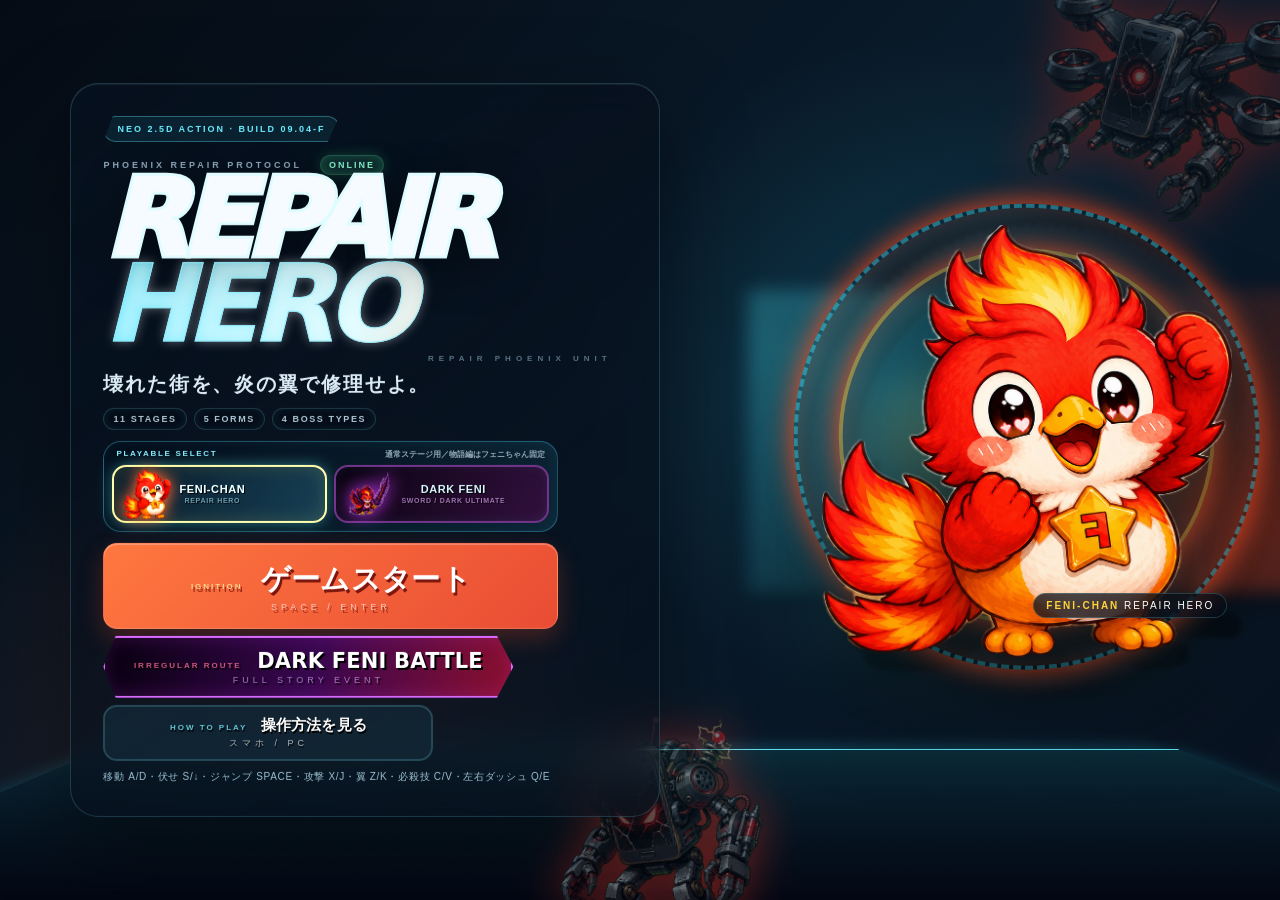
==== legacy.html @ 5ce4cca4 "Rebuild Repair Hero as native WebGL 3D" ====
<!doctype html>
<html lang="ja">
<head>
  <meta charset="utf-8">
  <meta name="viewport" content="width=device-width,initial-scale=1,maximum-scale=1,user-scalable=no,viewport-fit=cover">
  <meta name="theme-color" content="#07111f">
  <meta name="apple-mobile-web-app-capable" content="yes">
  <title>Repair Hero — スマホ修理商店街</title>
  <meta name="description" content="フェニちゃんがスマホ修理商店街を駆け抜ける2D横スクロールアクションゲーム">
  <link rel="stylesheet" href="style.css?v=20260904f">
</head>
<body>
  <main id="app">
    <canvas id="game" aria-label="Repair Hero ゲーム画面"></canvas>

    <header id="hud" class="hud hidden" aria-label="ゲーム情報">
      <div id="characterHud" class="character-hud"><span>PLAYER</span><b id="characterName">FENI-CHAN</b></div>
      <div class="hp"><span>HP</span><b id="hearts">♥ ♥ ♥</b></div>
      <div><span>COIN</span><b>● <i id="coins">00</i></b></div>
      <div><span>SCORE</span><b id="score">000000</b></div>
      <div><span>TIME</span><b id="timer">120</b></div>
      <div class="dash-meter"><span>DASH STAMINA</span><meter id="dashGauge" min="0" max="100" value="100">100%</meter></div>
      <div id="modeHud" class="mode-hud hidden"><span>ACTIVE TRANSFORM</span><b id="modeTimer">NORMAL</b><em id="shieldCount" class="shield-count hidden">SHIELD ×5</em><em id="specialStatus" class="special-status">ULTIMATE READY</em></div>
      <div id="oxygenHud" class="oxygen-hud hidden"><span>OXYGEN</span><meter id="oxygenGauge" min="0" max="100" value="100">100%</meter></div>
    </header>
    <aside id="bossHud" class="boss-hud hidden" aria-live="polite"><span>BOSS</span><b id="bossName">MEGA BUG TITAN</b><div class="boss-hp-track"><i id="bossHp"></i></div><small id="bossSpecialLabel">必殺技ゲージ</small><div class="boss-special-track"><i id="bossSpecial"></i></div><em id="goalLock">GOAL LOCKED</em></aside>
    <aside id="missionHud" class="mission-hud hidden" aria-live="polite">
      <span id="missionStage">STAGE 1-1</span><b id="missionName">スマホ修理商店街</b><small id="missionObjective">修復ポイントへ到達</small>
      <div class="mission-progress"><i id="missionProgress"></i></div>
    </aside>
    <aside id="comboHud" class="combo-hud hidden" aria-live="polite"><span id="comboRank">C</span><b><i id="comboCount">02</i> HIT</b><small>REPAIR FLOW</small></aside>
    <aside id="darkHeartHud" class="dark-heart-hud hidden" aria-live="polite" aria-label="燃えるハート復活ストック">
      <span>REVIVE STOCK</span><b><i aria-hidden="true">🔥❤️</i> × <strong id="darkHeartCount">00</strong> / 15</b><em id="darkHeartMax" class="hidden">MAX</em>
    </aside>

    <section id="title" class="screen title">
      <div class="title-scan" aria-hidden="true"></div>
      <div class="title-enemy title-enemy-left" aria-hidden="true"><img src="./enemy_phone_bot.png" alt="" decoding="async"></div>
      <div class="title-enemy title-enemy-right" aria-hidden="true"><img src="./enemy_battle_drone.png" alt="" decoding="async"></div>
      <div class="title-core">
        <div class="title-badge">NEO 2.5D ACTION · BUILD 09.04-F</div>
        <p class="title-overline"><span>PHOENIX REPAIR PROTOCOL</span><b>ONLINE</b></p>
        <h1><span>REPAIR</span><strong>HERO</strong></h1>
        <p class="title-tagline">壊れた街を、炎の翼で修理せよ。</p>
        <div class="title-status" aria-label="ゲーム内容"><span>11 STAGES</span><span>5 FORMS</span><span>4 BOSS TYPES</span></div>
        <section id="characterSelect" class="character-select" aria-label="プレイアブルキャラクター選択">
          <p><b>PLAYABLE SELECT</b><span>通常ステージ用／物語編はフェニちゃん固定</span></p>
          <div>
            <button id="selectFeni" class="character-card selected" data-character="feni" aria-pressed="true">
              <img src="./feni.png" alt="" decoding="async"><span><b>FENI-CHAN</b><small>REPAIR HERO</small></span>
            </button>
            <button id="selectDarkFeni" class="character-card dark" data-character="darkFeni" aria-pressed="false">
              <img src="./assets/dark-feni/dark_feni_playable_icon.webp" alt="" decoding="async"><span><b>DARK FENI</b><small>SWORD / DARK ULTIMATE</small></span>
            </button>
          </div>
        </section>
        <button id="start"><i>IGNITION</i> ゲームスタート <small>SPACE / ENTER</small></button>
        <button id="darkFeniStart" class="dark-feni-start"><i>IRREGULAR ROUTE</i> DARK FENI BATTLE <small>FULL STORY EVENT</small></button>
        <button id="tutorialOpen" class="tutorial-open"><i>HOW TO PLAY</i> 操作方法を見る <small>スマホ / PC</small></button>
        <p class="help">移動 A/D・伏せ S/↓・ジャンプ SPACE・攻撃 X/J・翼 Z/K・必殺技 C/V・左右ダッシュ Q/E</p>
      </div>
      <div class="title-feni"><i aria-hidden="true"></i><img src="./feni.png" alt="主人公 フェニちゃん" decoding="async"><span><b>FENI-CHAN</b> REPAIR HERO</span></div>
    </section>

    <section id="stageIntro" class="stage-intro hidden" aria-live="polite">
      <small id="stageIntroKicker">MISSION 01</small><strong id="stageIntroTitle">スマホ修理商店街</strong><span id="stageIntroObjective">修復ポイントへ到達</span>
    </section>

    <section id="controlsTutorial" class="tutorial-modal hidden" role="dialog" aria-modal="true" aria-labelledby="tutorialTitle">
      <div class="tutorial-card">
        <p class="tutorial-kicker">REPAIR HERO // CONTROL GUIDE</p>
        <h2 id="tutorialTitle">操作方法</h2>
        <div class="tutorial-grid">
          <article><h3>📱 スマホ</h3><p><b>◀ / ▶</b> 左右移動</p><p><b>⚡← / →⚡</b> 左右ダッシュ</p><p><b>⬆</b> ジャンプ（フェニちゃん2段／ダークフェニ3段）</p><p><b>⚔ / 👊</b> 剣攻撃・ラッシュ</p><p><b>🪽</b> 翼攻撃　<b>💥</b> 必殺技</p><p><b>▼</b> しゃがむ・足場を降りる・潜る</p></article>
          <article><h3>⌨️ PC</h3><p><b>A / D・← / →</b> 左右移動</p><p><b>Q / E</b> 左右ダッシュ</p><p><b>SPACE</b> ジャンプ（フェニちゃん2段／ダークフェニ3段）</p><p><b>X / J</b> 剣・パンチ</p><p><b>Z / K</b> 翼攻撃　<b>C / V</b> 必殺技</p><p><b>S / ↓</b> しゃがむ・足場を降りる</p></article>
        </div>
        <p class="tutorial-tip">TIP：敵弾は剣・翼・パンチで相殺できます。紫のワープゲートはボーナスステージへ、ジャングルのツタは▲でつかめます。</p>
        <button id="tutorialClose">わかった！</button>
      </div>
    </section>

    <section id="result" class="screen result hidden">
      <div>
        <p id="resultKicker">STAGE CLEAR!</p>
        <canvas id="resultFeni" class="result-feni" width="256" height="256" role="img" aria-label="ゴールポーズのフェニちゃん"></canvas>
        <h2 id="resultTitle">修理完了！</h2>
        <p id="resultStats"></p>
        <button id="next">NEXT</button>
        <button id="retry" class="secondary">RETRY</button>
        <button id="titleBack" class="secondary">TITLE</button>
      </div>
    </section>

    <div id="notice" class="notice" aria-live="polite">
      <canvas id="noticePortrait" class="notice-portrait" width="256" height="256" aria-hidden="true"></canvas>
      <span id="noticeText"></span>
    </div>
    <section id="irregularChoice" class="irregular-choice hidden" aria-label="IRREGULARルート選択">
      <div class="irregular-noise" aria-hidden="true"></div>
      <p>IRREGULAR</p>
      <button id="tryDarkFeni">Try…？</button>
    </section>
    <section id="storyCinematic" class="story-cinematic hidden" aria-hidden="true">
      <i class="story-cinematic-flame story-cinematic-flame-a"></i>
      <i class="story-cinematic-flame story-cinematic-flame-b"></i>
      <div class="story-cinematic-frame">
        <canvas id="storyPortrait" width="768" height="768" role="img" aria-label="会話中のキャラクター顔アップ"></canvas>
        <div class="story-cinematic-id"><small id="storyCinematicSpeaker">ダークフェニ</small><strong id="storyCinematicMood">SILENT ENCOUNTER</strong></div>
      </div>
    </section>
    <section id="storyDialogue" class="story-dialogue hidden" role="dialog" aria-live="assertive" aria-label="ストーリー会話">
      <div class="story-dialogue-card">
        <small id="storySpeaker">DARK FENI</small>
        <p id="storyLine"></p>
        <button id="storyTap" aria-label="次のセリフへ進む">TAP <i>▶</i></button>
      </div>
    </section>
    <div id="storyBanner" class="story-banner hidden" aria-live="assertive"><span>BATTLE START</span></div>
    <div id="storyFx" class="story-fx hidden" aria-hidden="true"><i></i><b></b><span></span></div>
    <div id="ultimateCutin" class="ultimate-cutin hidden" aria-live="assertive" aria-label="必殺技カットイン">
      <i class="cutin-slash cutin-slash-a" aria-hidden="true"></i>
      <i class="cutin-slash cutin-slash-b" aria-hidden="true"></i>
      <div class="ultimate-cutin-panel">
        <span id="ultimateCutinHeader">LIMIT BREAK // PHOENIX DRIVE</span>
        <canvas id="ultimateCutinPortrait" width="384" height="384" aria-hidden="true"></canvas>
        <img id="ultimateCutinImage" class="ultimate-cutin-image hidden" alt="" decoding="async">
        <div class="ultimate-cutin-copy"><small id="ultimateCutinMode">NORMAL MODE</small><strong id="ultimateCutinName">FIRE FEATHER STORM</strong><q id="ultimateCutinQuote" class="hidden"></q><em>EXECUTE</em></div>
      </div>
      <b class="cutin-impact" aria-hidden="true">ULTIMATE</b>
    </div>
    <div id="transformFlash" class="transform-flash" aria-hidden="true"></div>
    <button id="pause" class="pause hidden" aria-label="一時停止">Ⅱ</button>

    <nav id="touch" class="touch hidden" aria-label="タッチ操作">
      <div class="move-pad">
        <button data-input="dashLeft" class="dash" aria-label="左へダッシュ"><b>⚡←</b><small>左ダッシュ</small></button>
        <button data-input="dashRight" class="dash" aria-label="右へダッシュ"><b>→⚡</b><small>右ダッシュ</small></button>
        <button data-input="left" aria-label="左へ移動"><b>◀</b><small>ひだり</small></button>
        <button data-input="right" aria-label="右へ移動"><b>▶</b><small>みぎ</small></button>
        <button data-input="up" class="vertical-only direction-up" aria-label="上へ移動・ツタを登る"><b>▲</b><small>うえ／登る</small></button>
        <button data-input="down" class="drop-control direction-down" aria-label="伏せる・足場を降りる・下へ潜る"><b>▼</b><small>しゃがむ<br>降りる／潜る</small></button>
      </div>
      <div class="action-pad">
        <button id="specialAttack" data-input="special" class="special-control" aria-label="必殺技"><b>💥</b><small>ひっさつ</small></button>
        <button id="wingAttack" data-input="wing" class="wing-control" aria-label="翼を飛ばす攻撃"><b>🪽</b><small>つばさ攻撃</small></button>
        <button id="attack" data-input="attack" class="attack hidden"><b>⚔</b><small>剣攻撃</small></button>
        <button data-input="jump" class="jump"><b>⬆</b><small>ジャンプ</small></button>
      </div>
    </nav>
  </main>
  <script src="sound.js?v=20260824d"></script>
  <script src="game.js?v=20260904f"></script>
</body>
</html>
---- style.css ----
:root{--orange:#ff5a1f;--yellow:#ffd338;--navy:#102b46;--glass:rgba(9,27,45,.88)}
*{box-sizing:border-box;-webkit-tap-highlight-color:transparent}
html,body{width:100%;height:100%;height:100svh;margin:0;overflow:hidden;background:#102b46;color:#fff;font-family:"Arial Black","Noto Sans JP",sans-serif;touch-action:none;overscroll-behavior:none;user-select:none;-webkit-user-select:none;-webkit-touch-callout:none}
#app,#game,.screen,.touch,.touch button{touch-action:none}
button{border:0;color:inherit;font:inherit;cursor:pointer;touch-action:none}
#app,#game{position:fixed;inset:0;width:100%;height:100%;height:100svh}#game{display:block}.hidden{display:none!important}
.screen{position:fixed;z-index:20;inset:0;display:grid;place-content:center;text-align:center}
.title{--title-cyan:#47eaff;--title-fire:#ff4d1f;display:block;overflow:hidden;isolation:isolate;text-align:left;background:radial-gradient(circle at 72% 44%,#1d658a99 0 9%,transparent 31%),radial-gradient(circle at 70% 48%,#ff4b1c42,transparent 24%),linear-gradient(118deg,#020812 0 33%,#071d31 58%,#123f56 100%)}
.title:before{content:"";position:absolute;z-index:0;inset:0;background:linear-gradient(90deg,transparent 49.7%,#52eaff18 50%,transparent 50.3%),linear-gradient(0deg,transparent 49.7%,#52eaff12 50%,transparent 50.3%);background-size:82px 82px;transform:perspective(620px) rotateX(61deg) scale(1.45) translateY(33%);transform-origin:bottom;opacity:.55}
.title:after{content:"";position:absolute;z-index:1;left:-8%;right:-8%;bottom:-18%;height:50%;border-top:3px solid #5feeff;background:linear-gradient(180deg,#0b2c3af2,#020713 72%),repeating-linear-gradient(90deg,transparent 0 95px,#36deff20 96px 99px),repeating-linear-gradient(0deg,transparent 0 54px,#ffcf3526 55px 58px);transform:perspective(500px) rotateX(58deg);box-shadow:0 -10px 50px #23d9ff35}
.title-scan{position:absolute;z-index:2;inset:-25% 0 auto;height:18%;background:linear-gradient(180deg,transparent,#68f4ff12 45%,#bafcff88 49%,transparent 54%);animation:titleScan 3.4s linear infinite;pointer-events:none}
.title-core{position:absolute;z-index:5;left:5.5%;top:50%;width:min(650px,54vw);transform:translateY(-50%)}
.title-badge{display:inline-block;padding:6px 22px 6px 28px;border-left:5px solid #fff2a1;background:linear-gradient(90deg,#48eaff,#1a9fc4);clip-path:polygon(4% 0,100% 0,95% 100%,0 100%);color:#03131e;font:900 11px Arial;letter-spacing:3px;box-shadow:0 0 24px #39e6ff66}
.title-overline{display:flex;align-items:center;gap:18px;margin:13px 0 2px;color:#9befff;font:900 11px Arial;letter-spacing:4px}.title-overline b{padding:4px 9px;border:1px solid #7effac;color:#7effac;font-size:9px;letter-spacing:2px;box-shadow:inset 0 0 12px #38ff8438,0 0 14px #38ff8430}
.title h1{position:relative;margin:0;font-style:italic;line-height:.74;font-size:clamp(76px,13vw,174px);letter-spacing:-.075em;filter:drop-shadow(8px 12px 0 #01060d) drop-shadow(0 0 25px #25ddff38)}.title h1:after{content:"REPAIR PHOENIX UNIT";position:absolute;right:3%;bottom:-17px;color:#ffed94;font:900 8px Arial;letter-spacing:5px}.title h1 span,.title h1 strong{display:block}.title h1 span{-webkit-text-stroke:3px #dffcff;color:#18bad9}.title h1 strong{-webkit-text-stroke:3px #ffca72;color:#ff5a1f;text-shadow:0 0 12px #fff6}
.title-tagline{margin:25px 0 10px;color:#f3fbff;font-size:clamp(14px,1.55vw,22px);letter-spacing:.16em;text-shadow:0 2px 10px #000}
.title-status{display:flex;gap:7px;margin:0 0 11px}.title-status span{padding:5px 10px;border:1px solid #4fe8ff73;background:#06182bd9;color:#89efff;font:900 9px Arial;letter-spacing:1.6px;box-shadow:inset 0 0 10px #43dfff16}
.title-feni{position:absolute;z-index:4;right:3.8%;top:49%;width:clamp(250px,32vw,480px);transform:translateY(-50%);filter:drop-shadow(15px 20px 2px #0009)}.title-feni:before,.title-feni:after{content:"";position:absolute;z-index:-1;left:50%;top:49%;width:90%;aspect-ratio:1;transform:translate(-50%,-50%);border:4px solid #ffb3328a;border-radius:50%;box-shadow:0 0 28px #ff481c,inset 0 0 35px #ff491c42;animation:titleReactor 2.2s ease-in-out infinite}.title-feni:after{width:112%;border-color:#4deaff65;border-style:dashed;animation:titleReactorSpin 7s linear infinite}.title-feni>i{position:absolute;z-index:-2;inset:15% -18%;background:radial-gradient(ellipse,#ffdd5b73,transparent 48%),conic-gradient(from 20deg,transparent,#ff4a1f55,transparent,#48eaff4a,transparent);filter:blur(9px);animation:titleFlare 2.4s ease-in-out infinite}.title-feni img{display:block;width:100%;height:auto;animation:titleHero 1.35s ease-in-out infinite}.title-feni span{position:absolute;right:1%;bottom:9%;padding:6px 12px;border-right:4px solid #ffca32;background:#061524dc;color:#fff;font:10px Arial;letter-spacing:2px}.title-feni span b{color:#ffd338}
.title-enemy{position:absolute;z-index:2;pointer-events:none;opacity:.44;filter:drop-shadow(0 0 22px #ff321e) saturate(.9)}.title-enemy img{display:block;width:100%;height:auto}.title-enemy-left{left:41%;bottom:-8%;width:clamp(170px,21vw,310px);transform:rotate(-7deg)}.title-enemy-right{right:-3%;top:-5%;width:clamp(180px,23vw,340px);transform:rotate(10deg);filter:drop-shadow(0 0 24px #ff321e) brightness(.75)}
.title button,.result button{z-index:2;width:min(455px,80vw);margin:7px 0 0;padding:16px 22px;background:linear-gradient(100deg,#d42116,#ff5b1f 45%,#ffb12a);clip-path:polygon(3% 0,96% 0,100% 50%,96% 100%,3% 100%,0 50%);box-shadow:inset 0 3px #ffe7a8,0 0 26px #ff441c70;font-size:clamp(20px,2.4vw,29px);text-shadow:2px 3px #7c160f;transition:transform .15s,filter .15s}.title button i{margin-right:8px;color:#fff4a8;font:900 10px Arial;letter-spacing:2px}.title button small{display:block;margin-top:2px;font:9px Arial;letter-spacing:4px}.title .tutorial-open{width:min(330px,70vw);padding:9px 18px;border:2px solid #51eaff;background:linear-gradient(100deg,#071b30,#0c5770);clip-path:none;box-shadow:inset 0 0 18px #4deaff33,0 0 18px #3eeaff2b;font-size:15px;text-shadow:1px 2px #000}.title .tutorial-open i{color:#79f3ff}.title .help{max-width:600px;margin:9px 0 0;color:#9ac1d1;font:10px/1.45 Arial;letter-spacing:.7px}.title button:hover,.result button:hover{filter:brightness(1.2);transform:translateX(4px) scale(1.015)}
.tutorial-modal{position:fixed;z-index:40;inset:0;display:grid;place-items:center;padding:max(14px,env(safe-area-inset-top)) max(14px,env(safe-area-inset-right)) max(14px,env(safe-area-inset-bottom)) max(14px,env(safe-area-inset-left));background:#010712e8;backdrop-filter:blur(7px)}.tutorial-card{width:min(850px,96vw);max-height:94dvh;overflow:auto;padding:clamp(18px,3vw,34px);border:3px solid #50eaff;background:linear-gradient(145deg,#071528f5,#103d52f5);box-shadow:0 0 44px #36dcff66,inset 0 0 40px #47eaff16;text-align:left}.tutorial-kicker{margin:0;color:#ffd64a;font:900 10px Arial;letter-spacing:4px}.tutorial-card h2{margin:5px 0 16px;font-size:clamp(30px,5vw,55px);font-style:italic}.tutorial-grid{display:grid;grid-template-columns:repeat(2,minmax(0,1fr));gap:14px}.tutorial-grid article{padding:15px;border:1px solid #65eaff66;background:#030d1cb8}.tutorial-grid h3{margin:0 0 10px;color:#7ff3ff;font-size:20px}.tutorial-grid p{margin:8px 0;font:700 14px/1.45 Arial,"Noto Sans JP",sans-serif}.tutorial-grid b{display:inline-block;min-width:64px;color:#fff19a}.tutorial-tip{padding:10px 13px;border-left:4px solid #ff5b22;background:#ff68241c;color:#ffe9bd;font:700 12px/1.5 Arial,"Noto Sans JP",sans-serif}.tutorial-card>button{display:block;width:min(300px,80%);margin:16px auto 0;padding:12px;border:2px solid #fff39b;background:linear-gradient(100deg,#d92518,#ff6a21);box-shadow:0 0 20px #ff502d66;font-size:18px}
.hud{position:fixed;z-index:8;top:max(8px,env(safe-area-inset-top));left:12px;right:58px;display:flex;gap:clamp(8px,4vw,65px);align-items:start;pointer-events:none;text-shadow:2px 2px #000}.hud>div{min-width:90px;background:var(--glass);padding:5px 12px;border-left:4px solid #34d9ec;transform:skew(-5deg)}.hud span{display:block;font-size:9px;color:#6cecff;letter-spacing:2px}.hud b{font-size:clamp(13px,2vw,22px);font-style:normal}.hud i{font-style:normal}.hp b{color:#ff5b47;white-space:nowrap}.dash-meter{min-width:150px!important}.dash-meter meter{display:block;width:135px;height:17px;accent-color:#ffd338}
.pause{position:fixed;z-index:12;right:max(10px,env(safe-area-inset-right));top:max(9px,env(safe-area-inset-top));width:42px;height:42px;background:#0a2136cc;border:2px solid #69e5f3;border-radius:8px}
.notice{position:fixed;z-index:11;top:22%;left:6%;right:6%;margin:auto;text-align:center;white-space:pre-line;pointer-events:none;font-size:clamp(24px,5vw,60px);font-style:italic;color:#fff;text-shadow:4px 4px #e43b1e,7px 7px #061421;opacity:0}.notice span{display:block}.notice-portrait{display:none}.notice.show{animation:notice 1.6s ease forwards}.notice.speech{display:flex;align-items:center;justify-content:center;gap:clamp(12px,2vw,24px);top:12%;width:min(840px,92vw);min-height:128px;padding:14px 34px 16px 16px;border:5px solid #101d2e;border-radius:30px;background:linear-gradient(145deg,#fffdf4,#e8f8ff);color:#0c1b2d;text-shadow:none;font-size:clamp(22px,3.2vw,39px);font-weight:900;line-height:1.34;letter-spacing:.025em;font-style:normal;word-break:keep-all;overflow-wrap:anywhere;box-shadow:0 8px 0 #ff6b28,0 16px 38px #000b}.notice.speech span{text-wrap:balance}.notice.speech:after{content:"";position:absolute;left:25%;bottom:-30px;border:18px solid transparent;border-top-color:#101d2e;transform:rotate(8deg)}.notice.speech .notice-portrait{display:block;flex:0 0 auto;width:112px;height:112px;object-fit:contain;filter:drop-shadow(0 6px 5px #0004)}.notice.speech.show{animation:noticeSpeech 2.5s ease forwards}.notice.ultimate-speech{z-index:19;top:10%;border-color:#fff1a0;background:linear-gradient(135deg,#fff8d8,#fff,#dffaff);box-shadow:0 8px 0 #ff3f1c,0 0 36px #ff9a2d,0 18px 48px #000c;color:#121c31}.notice.ultimate-speech.show{animation:ultimateSpeech 1.18s ease forwards}.notice.ultimate-speech span:before{content:"ULTIMATE VOICE";display:block;margin-bottom:3px;color:#d83919;font:900 10px Arial;letter-spacing:4px}
.ultimate-cutin{--cutin-primary:#ff4b1f;--cutin-accent:#ffe45c;position:fixed;z-index:18;inset:0;display:grid;place-items:center;pointer-events:none;overflow:hidden;background:radial-gradient(circle at 32% 50%,var(--cutin-primary),transparent 27%),linear-gradient(108deg,#02050cf5 0 11%,var(--cutin-primary) 11% 15%,#071321f5 15% 84%,var(--cutin-accent) 84% 88%,#02050cf5 88%)}.ultimate-cutin:before{content:"";position:absolute;inset:-35%;background:repeating-linear-gradient(116deg,transparent 0 17px,#ffffff30 18px 21px,transparent 22px 37px);animation:cutinLines .2s linear infinite}.ultimate-cutin:after{content:"";position:absolute;inset:0;background:#fff;mix-blend-mode:screen;animation:cutinFlash .42s steps(2,end) both}.cutin-slash{--slash-angle:-11deg;position:absolute;z-index:1;left:-20vw;width:140vw;height:11vh;background:linear-gradient(90deg,transparent,var(--cutin-accent),#fff,var(--cutin-primary),transparent);box-shadow:0 0 42px var(--cutin-primary);transform:rotate(var(--slash-angle)) translateX(-120%);animation:cutinSlash .36s cubic-bezier(.12,.8,.2,1) both}.cutin-slash-a{top:21%}.cutin-slash-b{--slash-angle:8deg;bottom:18%;animation-delay:.055s}
.ultimate-cutin-panel{position:relative;z-index:3;width:min(1080px,98vw);height:min(350px,82vh);display:flex;align-items:center;justify-content:center;gap:clamp(4px,3vw,44px);transform:skew(-8deg);clip-path:polygon(3% 0,100% 0,97% 100%,0 100%);border-block:6px solid var(--cutin-accent);background:linear-gradient(96deg,#030912f5 0 31%,#10253af2 55%,#3d0b0de8);box-shadow:0 0 64px var(--cutin-primary),0 20px 55px #000e;animation:cutinEnter .34s cubic-bezier(.12,.9,.2,1) both}.ultimate-cutin-panel:after{content:"";position:absolute;inset:0;background:repeating-linear-gradient(0deg,transparent 0 8px,#ffffff0b 9px 10px);pointer-events:none}.ultimate-cutin-panel>span{position:absolute;z-index:4;top:11px;left:5%;padding-left:12px;border-left:4px solid var(--cutin-primary);color:var(--cutin-accent);font:900 clamp(9px,1.25vw,15px) Arial;letter-spacing:6px}.ultimate-cutin canvas{position:relative;z-index:2;width:min(345px,42vw);height:min(345px,42vw);transform:skew(8deg) scale(1.24) translateY(4%);filter:drop-shadow(0 0 20px #fff) drop-shadow(16px 18px 2px #000a);animation:cutinPortrait .36s cubic-bezier(.16,.82,.16,1) both}.ultimate-cutin-copy{position:relative;z-index:3;display:grid;max-width:54%;transform:skew(8deg);text-align:left}.ultimate-cutin-panel small{color:var(--cutin-primary);font:900 clamp(13px,1.9vw,23px) Arial;letter-spacing:5px;text-shadow:0 0 18px var(--cutin-primary)}.ultimate-cutin-panel strong{color:#fff;font:italic 900 clamp(32px,5.2vw,76px)/.86 Arial;letter-spacing:-.04em;text-shadow:4px 4px var(--cutin-primary),9px 9px #020710;overflow-wrap:anywhere}.ultimate-cutin-panel em{justify-self:end;margin-top:12px;padding:5px 16px;border:2px solid var(--cutin-accent);background:var(--cutin-primary);color:#fff;font:900 11px Arial;letter-spacing:5px;box-shadow:0 0 20px var(--cutin-primary)}.cutin-impact{position:absolute;z-index:2;right:-2%;bottom:-7%;color:#ffffff12;font:italic 900 clamp(100px,20vw,260px)/1 Arial;letter-spacing:-.08em;-webkit-text-stroke:2px #ffffff1b;animation:cutinImpact .36s ease-out both}.ultimate-cutin.battery{--cutin-primary:#39ef74;--cutin-accent:#d8ffe2}.ultimate-cutin.lcd{--cutin-primary:#35ddff;--cutin-accent:#d9fbff}.ultimate-cutin.muscle{--cutin-primary:#ff321d;--cutin-accent:#fff05a}.ultimate-cutin.king{--cutin-primary:#ffc52c;--cutin-accent:#fff8c4}
.mode-hud{border-left-color:#ffd338!important;min-width:190px!important;text-align:center}.mode-hud b{color:#fff}.mode-hud.battery{box-shadow:0 0 18px #52ff75}.mode-hud.lcd{box-shadow:0 0 18px #3eeaff}.mode-hud.king{box-shadow:0 0 22px #ffd338}
.shield-count{display:block;margin-top:3px;color:#9ff8ff;font:900 11px Arial;letter-spacing:1px;text-shadow:0 0 10px #39dfff}.shield-count.shield-one{color:#d9fbff}.shield-count.shield-zero{color:#ff8d80;text-shadow:0 0 10px #ff402b}
.special-status{display:block;margin-top:3px;color:#fff4a0;font:900 9px Arial;letter-spacing:1px;text-shadow:0 0 10px #ff7a20}.special-status.used{color:#a9b7c2;text-shadow:none}.special-status.cooldown{color:#ffbd7b}
.touch .special-control{white-space:pre-line;line-height:.9}
.mode-hud.muscle{background:#4b120ee8;border-left-color:#ffca28!important;box-shadow:0 0 28px #ff3c18}.mode-hud.muscle b{color:#ffe13b}
.transform-flash{position:fixed;z-index:9;inset:0;pointer-events:none;opacity:0;background:#fff}.transform-flash.battery{background:#7dff8c}.transform-flash.lcd{background:#67eaff}.transform-flash.king{background:#fff0a0}.transform-flash.muscle{background:radial-gradient(circle,#fff65b,#ff431d 45%,#170000)}.transform-flash.show{animation:transformFlash .42s ease-out}
.touch{position:fixed;z-index:10;inset:0;pointer-events:none}.touch div{position:absolute;bottom:max(18px,env(safe-area-inset-bottom));gap:clamp(6px,1vw,12px)}.move-pad{left:max(18px,env(safe-area-inset-left));display:grid!important;grid-template-columns:repeat(3,clamp(64px,8vw,88px));grid-template-rows:repeat(2,clamp(64px,8vw,88px));grid-template-areas:"dashLeft up dashRight" "left down right"}.move-pad [data-input="dashLeft"]{grid-area:dashLeft}.move-pad [data-input="dashRight"]{grid-area:dashRight}.move-pad [data-input="left"]{grid-area:left}.move-pad [data-input="right"]{grid-area:right}.move-pad [data-input="up"]{grid-area:up}.move-pad [data-input="down"]{grid-area:down}.action-pad{right:max(18px,env(safe-area-inset-right));display:flex;align-items:end}.touch button{pointer-events:auto;min-width:64px;width:clamp(64px,8vw,88px);height:clamp(64px,8vw,88px);border-radius:28%;border:3px solid #adf5ff99;background:#123c58ee;box-shadow:inset 0 0 18px #5eeaff33,0 3px 8px #0008;font-family:Arial,sans-serif;font-weight:900;font-size:28px}.touch button small{display:block;font-size:7px;line-height:.9;letter-spacing:.2px}.touch .jump{width:clamp(92px,11vw,122px);height:clamp(92px,11vw,122px);background:#ef4b20e8;font-size:17px}.touch .dash{background:#e8a51fe8;font-size:12px}.touch .drop-control{display:block;background:#175a70ed;border-color:#7ff5ff;font-size:22px}.touch .wing-control{background:#a92f19eb;border-color:#fff06a;color:#fff;font-size:20px;box-shadow:inset 0 0 20px #ffb13c88,0 0 14px #ff5a2366}.touch .wing-control.ready{animation:wingReady 1.1s ease-in-out infinite}.touch .wing-control.cooldown{filter:saturate(.45);opacity:.72}.touch .wing-control.pressed{background:#e65320ed;box-shadow:inset 0 0 25px #fff0a8aa,0 0 25px #ff7a2d}.touch .special-control{background:linear-gradient(145deg,#831719,#ff5a19);border-color:#fff39b;color:#fff;font-size:19px;box-shadow:inset 0 0 22px #ffdc5988,0 0 16px #ff3d1766}.touch .special-control.ready{animation:ultimateReady .82s ease-in-out infinite}.touch .special-control.cooldown,.touch .special-control.used{filter:grayscale(.55) saturate(.45);opacity:.68}.touch .special-control.battery{background:linear-gradient(145deg,#08663b,#3ddf68)}.touch .special-control.lcd{background:linear-gradient(145deg,#07588f,#28d9f0)}.touch .special-control.muscle{background:linear-gradient(145deg,#67110d,#ef3c1d)}.touch .special-control.king{background:linear-gradient(145deg,#6f4400,#e2ae1b);border-color:#fff8c4}.touch button.pressed{transform:scale(.92);filter:brightness(1.45)}
.result{background:#020c16df}.result>div{width:min(500px,90vw);padding:35px;background:linear-gradient(145deg,#133b54,#071a2a);border:3px solid #43dbec;box-shadow:0 0 40px #2fd8ef66}.result p:first-child{color:#ffd338;letter-spacing:7px}.result-feni{display:block;width:clamp(100px,20vh,170px);max-height:24vh;object-fit:contain;margin:0 auto;filter:drop-shadow(0 0 22px #ffd338) drop-shadow(6px 8px 2px #0008);animation:celebrate .7s ease-in-out infinite}.result h2{font-size:clamp(35px,7vw,72px);margin:10px}.result .secondary{display:inline-block;width:min(190px,38vw);margin-inline:4px;background:#17384d;font-size:18px;padding:12px}
@keyframes bob{50%{transform:translateY(-12px) rotate(3deg)}}@keyframes celebrate{50%{transform:translateY(-14px) rotate(5deg) scale(1.08)}}@keyframes notice{0%{opacity:0;transform:scale(1.6)}15%,70%{opacity:1;transform:scale(1)}100%{opacity:0;transform:translateY(-20px)}}@keyframes noticeSpeech{0%{opacity:0;transform:translateY(-25px) scale(.88)}10%,82%{opacity:1;transform:translateY(0) scale(1)}100%{opacity:0;transform:translateY(-15px) scale(.98)}}
@keyframes transformFlash{0%{opacity:.9}100%{opacity:0}}@keyframes wingReady{50%{box-shadow:inset 0 0 25px #fff0a899,0 0 22px #ff8a38}}@keyframes ultimateReady{50%{transform:translateY(-2px) scale(1.04);box-shadow:inset 0 0 30px #fff6aaad,0 0 28px #ff4a1f}}@keyframes titleScan{0%{transform:translateY(-20vh)}100%{transform:translateY(135vh)}}@keyframes titleHero{50%{transform:translateY(-9px) rotate(1.8deg) scale(1.015)}}@keyframes titleFlare{50%{opacity:.68;transform:scale(1.08) rotate(4deg)}}@keyframes titleReactor{50%{transform:translate(-50%,-50%) scale(1.055) rotate(5deg);opacity:.78}}@keyframes titleReactorSpin{to{transform:translate(-50%,-50%) rotate(360deg)}}@keyframes cutinEnter{0%{opacity:0;transform:translateX(-62%) skew(-8deg) scaleX(.72)}62%{opacity:1;transform:translateX(3%) skew(-8deg) scaleX(1.035)}100%{transform:translateX(0) skew(-8deg) scaleX(1)}}@keyframes cutinPortrait{0%{opacity:0;transform:skew(8deg) translateX(-38%) scale(.86)}100%{opacity:1;transform:skew(8deg) scale(1.24) translateY(4%)}}@keyframes cutinLines{to{transform:translateX(9%)}}@keyframes cutinSlash{0%{opacity:0;transform:rotate(var(--slash-angle)) translateX(-120%) scaleX(.4)}24%{opacity:1}100%{opacity:0;transform:rotate(var(--slash-angle)) translateX(115%) scaleX(1)}}@keyframes cutinFlash{0%{opacity:1}22%{opacity:.12}42%{opacity:.42}100%{opacity:0}}@keyframes cutinImpact{0%{opacity:0;transform:translateX(28%) scale(1.25)}100%{opacity:1;transform:none}}@keyframes ultimateSpeech{0%{opacity:0;transform:translateY(-16px) scale(.9)}12%,76%{opacity:1;transform:none}100%{opacity:0;transform:translateY(-8px)}}
@media(pointer:fine){.touch{display:none!important}}@media(max-width:720px){.title-feni{right:-3%;width:clamp(205px,42vw,300px)}.title-enemy{opacity:.28}.hud{gap:4px;right:52px;flex-wrap:wrap}.hud>div{min-width:0;padding:4px 7px}.hud span{letter-spacing:0}.title .help{max-width:90vw}.touch div{gap:6px}.touch button{min-width:58px;width:58px;height:58px}.touch .jump{width:80px;height:80px}.touch .dash{font-size:10px}}@media(max-height:520px){.title-core{left:4%;width:58vw}.title-badge{padding:4px 14px;font-size:8px;letter-spacing:2px}.title-overline{margin:7px 0 1px;font-size:8px}.title h1{font-size:clamp(58px,12vw,92px)}.title h1:after{display:none}.title-tagline{margin:15px 0 7px;font-size:12px}.title-status{display:none}.title-feni{top:49%;right:3%;width:min(31vw,270px)}.title button{width:min(370px,52vw);margin-top:4px;padding:10px;font-size:18px}.title .help{display:none}.touch div{bottom:max(8px,env(safe-area-inset-bottom))}.touch button{min-width:52px;width:52px;height:52px}.touch .jump{width:68px;height:68px}.hud>div{padding-block:2px}}
@media(max-width:600px){.action-pad{width:auto;height:auto}.action-pad .jump{position:static}}

@media(max-width:720px){.dash-meter{min-width:110px!important}.dash-meter meter{width:96px}}
@media(orientation:portrait){
  .hud{top:max(6px,env(safe-area-inset-top));left:max(6px,env(safe-area-inset-left));right:max(48px,env(safe-area-inset-right));gap:3px;display:grid;grid-template-columns:repeat(4,minmax(0,1fr))}
  .hud>div{min-width:0!important;padding:3px 5px;border-left-width:2px}.hud b{font-size:12px}.hud span{font-size:7px}.dash-meter{grid-column:1/3}.dash-meter meter{width:100%;height:12px}.mode-hud{grid-column:3/5}
  .touch div{bottom:max(12px,env(safe-area-inset-bottom));gap:5px}.move-pad{left:max(8px,env(safe-area-inset-left));grid-template-columns:repeat(3,55px);grid-template-rows:repeat(2,55px)}.action-pad{right:max(8px,env(safe-area-inset-right));width:auto;height:auto}
  .touch button{min-width:55px;width:55px;height:55px;border-width:2px}.touch .jump{min-width:76px;width:76px;height:76px;position:static!important}.touch .dash{font-size:9px}
  .notice{top:18%;font-size:clamp(22px,8vw,42px)}
  .title-core{left:5%;top:max(28px,calc(env(safe-area-inset-top) + 18px));width:90%;transform:none;text-align:center}.title-badge{padding:5px 14px;font-size:8px;letter-spacing:1.5px}.title-overline{justify-content:center;gap:9px;margin:9px 0 3px;font-size:8px;letter-spacing:2px}.title-overline b{font-size:7px}.title h1{font-size:clamp(61px,20vw,102px)}.title h1:after{right:8%;bottom:-14px;font-size:6px;letter-spacing:3px}.title-tagline{margin:20px 0 9px;font-size:12px;letter-spacing:.08em}.title-status{justify-content:center;gap:4px}.title-status span{padding:4px 6px;font-size:7px;letter-spacing:.7px}.title button{width:min(360px,86vw);margin:7px auto 0;padding:13px 12px;font-size:20px}.title .help{max-width:88vw;margin:7px auto 0;font-size:8px}.title-feni{top:51%;right:-5%;width:min(48vw,245px);transform:none;opacity:.9}.title-feni span{right:5%;bottom:4%;font-size:7px}.title-enemy-left{left:-12%;bottom:-3%;width:48vw}.title-enemy-right{right:-13%;top:37%;width:41vw}
}
@media(orientation:portrait) and (min-width:700px){.move-pad{grid-template-columns:repeat(3,78px);grid-template-rows:repeat(2,78px)}.touch button{min-width:78px;width:78px;height:78px}.touch .jump{min-width:96px;width:96px;height:96px}.action-pad{width:auto;height:auto}.touch div{gap:8px}.hud b{font-size:18px}.hud span{font-size:9px}}
body.touch-device .touch:not(.hidden){display:block!important}
/* Boss battle and four-finger mobile controls */
.boss-hud{position:fixed;z-index:9;top:max(74px,calc(env(safe-area-inset-top) + 66px));left:50%;width:min(680px,76vw);transform:translateX(-50%);text-align:center;pointer-events:none;text-shadow:2px 2px #000}.boss-hud span{display:block;color:#ffdc35;letter-spacing:8px;font-size:12px}.boss-hud b{display:block;font-size:clamp(16px,2.5vw,28px)}.boss-hud .boss-hp-track,.boss-hud .boss-special-track{position:relative;height:18px;margin:4px;border:3px solid #fff;background:#250b18;box-shadow:0 0 18px #ff332f;overflow:hidden}.boss-hud .boss-special-track{height:10px;margin-top:1px;border-width:2px;background:#07172a;box-shadow:0 0 12px #4beaff}.boss-hud i{display:block;width:100%;height:100%;background:linear-gradient(90deg,#ffce2f,#ff332f);transition:width .15s}.boss-hud #bossSpecial{width:0;background:linear-gradient(90deg,#3cdfff,#8c4dff,#ff3f78)}.boss-hud.special-ready #bossSpecial{animation:bossSpecialReady .38s ease-in-out infinite alternate;background:linear-gradient(90deg,#fff25a,#ff5a2b,#ff2f9d)}.boss-hud.dark-seven .boss-hp-track:after{content:"";position:absolute;inset:0;background:repeating-linear-gradient(90deg,transparent 0 calc(14.2857% - 2px),#ffffffd9 calc(14.2857% - 2px) 14.2857%);pointer-events:none}.boss-hud small{display:block;color:#b9f9ff;font:900 9px Arial;letter-spacing:2px}.boss-hud.special-ready small{color:#fff36b;text-shadow:0 0 12px #ff3a28}.boss-hud em{display:inline-block;padding:3px 14px;background:#cf1829;color:#fff;font:900 12px Arial;letter-spacing:2px}.boss-hud em.unlocked{background:#28b95b;box-shadow:0 0 20px #6cff8a}.touch .attack{background:#7325aee6;border-color:#ffe149;color:#fff;font-size:13px;white-space:pre-line;line-height:1.05;box-shadow:inset 0 0 18px #ffdf4a77}.touch .attack.punch{background:#b52c1ee6}.touch .attack.sword-ready{background:linear-gradient(145deg,#6e1b26,#de4b1f);border-color:#fff39b;box-shadow:inset 0 0 22px #fff17b66,0 0 20px #ff541d}.action-pad{flex-direction:row;gap:12px!important}.boss-phase2 #game{filter:saturate(1.14)}
@media(orientation:portrait){.boss-hud{top:max(105px,calc(env(safe-area-inset-top) + 96px));width:88vw}.action-pad{display:grid!important;grid-template-columns:54px 54px 78px;align-items:end}.touch .attack{font-size:11px}}
.oxygen-hud{border-left-color:#65f7ff!important}.oxygen-hud meter{width:135px;height:17px;accent-color:#3de7ff}.vertical-only{display:none}.water-stage .vertical-only,.king-mode .vertical-only,.jungle-stage .vertical-only{display:block}.water-stage .direction-up,.water-stage .direction-down,.king-mode .direction-up,.king-mode .direction-down,.jungle-stage .direction-up{background:#087a9af2;border-color:#d9ffff;box-shadow:inset 0 0 22px #76f7ff99,0 0 16px #43eaff88;font-size:34px}.jungle-stage .direction-up{background:#176c35ed;border-color:#b8ff8c;box-shadow:inset 0 0 22px #72ff7299,0 0 16px #4cff6888}.king-mode .move-pad{filter:drop-shadow(0 0 8px #ffe55a)}
@media(orientation:portrait){.water-stage .move-pad,.king-mode .move-pad,.jungle-stage .move-pad{grid-template-columns:repeat(3,55px);grid-template-rows:repeat(2,55px)}.water-stage .touch button,.king-mode .touch button,.jungle-stage .touch button{min-width:55px;width:55px;height:55px}.oxygen-hud{grid-column:1/3}}
@media(orientation:portrait){.notice.speech{top:11%;width:96vw;min-height:104px;padding:10px 16px 12px 8px;border-width:4px;border-radius:24px;font-size:clamp(18px,5.3vw,30px)}.notice.speech .notice-portrait{width:86px;height:86px}.notice.speech:after{bottom:-25px;border-width:15px}.notice.ultimate-speech{top:9%}.ultimate-cutin-panel{width:98vw;height:min(430px,58vh);flex-direction:column;gap:0}.ultimate-cutin-panel>span{top:8px;left:7%;font-size:8px;letter-spacing:3px}.ultimate-cutin canvas{width:min(245px,57vw);height:min(245px,57vw);transform:skew(8deg) scale(1.18) translateY(7%)}.ultimate-cutin-copy{max-width:90%;text-align:center}.ultimate-cutin-panel strong{font-size:clamp(28px,9vw,51px)}.ultimate-cutin-panel small{font-size:11px}.ultimate-cutin-panel em{justify-self:center;margin-top:7px;font-size:8px}.cutin-impact{bottom:4%;font-size:24vw}.action-pad{display:grid!important;grid-template-columns:54px 54px 78px;grid-template-rows:repeat(2,54px);grid-template-areas:"special wing jump" "attack attack jump";align-items:end}.action-pad .special-control{grid-area:special}.action-pad .wing-control{grid-area:wing}.action-pad .attack{grid-area:attack;width:113px}.action-pad .jump{grid-area:jump;align-self:center;min-width:78px;width:78px;height:78px}.touch .attack,.touch .wing-control,.touch .special-control{min-width:54px;width:54px;height:54px;font-size:9px}}
@media(orientation:portrait) and (max-width:360px){.move-pad,.water-stage .move-pad,.king-mode .move-pad,.jungle-stage .move-pad{grid-template-columns:repeat(3,48px);grid-template-rows:repeat(2,48px)}.touch button,.water-stage .touch button,.king-mode .touch button,.jungle-stage .touch button{min-width:48px;width:48px;height:48px}.touch .dash{font-size:8px}.action-pad{grid-template-columns:48px 48px 70px;grid-template-rows:repeat(2,48px)}.touch .attack,.touch .wing-control,.touch .special-control{min-width:48px;width:48px;height:48px;font-size:8px}.touch .attack{width:99px}.touch .jump{min-width:70px;width:70px;height:70px;font-size:12px}.move-pad{left:max(5px,env(safe-area-inset-left))}.action-pad{right:max(5px,env(safe-area-inset-right))}}
@media(orientation:portrait) and (min-width:700px){.action-pad{grid-template-columns:72px 72px 100px;grid-template-rows:repeat(2,72px)}.touch .attack,.touch .wing-control,.touch .special-control{min-width:72px;width:72px;height:72px;font-size:11px}.touch .attack{width:152px}.action-pad .jump{min-width:100px;width:100px;height:100px}}

/* Touch devices keep all combat feedback without continuously compositing
   full-screen filters and animated button shadows over the game canvas. */
body.touch-device.boss-phase2 #game{filter:none}
body.touch-device .touch .wing-control.ready,body.touch-device .touch .special-control.ready{animation:none}
body.touch-device.king-mode .move-pad{filter:none}

/* Large symbols plus short Japanese labels are quicker to read while both
   thumbs are covering part of a phone screen. */
.touch button{border-radius:25%;border-color:#adf5ffcc;box-shadow:inset 0 0 18px #5eeaff33,0 4px 0 #05121dcc,0 6px 12px #0008;font-family:Arial,"Noto Sans JP",sans-serif}.touch button>b{display:block;font-size:1em;line-height:1;font-weight:900}.touch button small{margin-top:3px;font-size:8px;line-height:1.05;color:#effcff;text-shadow:1px 1px #000}.touch .dash{background:#d98a12f2;font-size:21px}.touch .jump{background:#ef4b20f2;font-size:28px}.touch .jump small{font-size:10px}.touch .wing-control,.touch .special-control{font-size:22px}.touch button.pressed{transform:translateY(3px) scale(.95);filter:brightness(1.45);box-shadow:inset 0 0 25px #fff5,0 1px 2px #0008}
@media(max-width:700px){.tutorial-grid{grid-template-columns:1fr}.tutorial-card{max-height:91dvh}.tutorial-grid article{padding:11px}.tutorial-grid p{margin:5px 0;font-size:12px}.tutorial-card h2{margin-bottom:8px}.title .tutorial-open{width:min(280px,70vw);font-size:13px}}
@media(max-height:520px){.tutorial-card{width:min(930px,97vw);max-height:95dvh;padding:12px 18px}.tutorial-grid{grid-template-columns:repeat(2,minmax(0,1fr));gap:8px}.tutorial-grid p{font-size:11px;margin:3px 0}.tutorial-grid h3{font-size:15px;margin-bottom:3px}.tutorial-tip{margin:7px 0;font-size:10px}.tutorial-card>button{margin-top:7px;padding:7px}}

@keyframes bossSpecialReady{from{filter:brightness(1);box-shadow:0 0 8px #ff3c56}to{filter:brightness(1.8);box-shadow:0 0 22px #fff36b}}
.notice.dark-boss-speech{border-color:#d850ff;background:linear-gradient(145deg,#090412f5,#3d074eed);box-shadow:0 0 38px #c32aff;text-shadow:3px 3px #13001d,0 0 16px #ff55e8}
.bonus-stage .hud{filter:drop-shadow(0 0 10px #f6d34b)}
.dark-stage .boss-hud{filter:drop-shadow(0 0 14px #b52dff)}

/* Boss limit-break cinematics use generated character art, but keep all copy
   as live HTML so Japanese dialogue remains crisp on every device. */
.ultimate-cutin-image{display:block;position:relative;z-index:2;width:min(430px,46vw);height:min(430px,82vh);object-fit:contain;filter:drop-shadow(0 0 25px var(--cutin-primary)) drop-shadow(18px 20px 3px #000a);transform:skew(8deg) scale(1.08);animation:bossCutinPortrait .46s cubic-bezier(.12,.86,.14,1) both}
.ultimate-cutin-copy q{display:block;margin-top:14px;padding:10px 15px;border-left:5px solid var(--cutin-accent);background:#020611d9;color:#fff7df;font:900 clamp(16px,2.2vw,31px)/1.25 "Noto Sans JP",Arial,sans-serif;letter-spacing:.035em;text-shadow:2px 2px #000,0 0 18px var(--cutin-primary);quotes:none;word-break:keep-all;overflow-wrap:anywhere}
.ultimate-cutin.boss{z-index:23;background:radial-gradient(circle at 24% 55%,var(--cutin-primary),transparent 38%),linear-gradient(112deg,#01030af8,#090f1df8 51%,#2b0717f8)}
.ultimate-cutin.boss .ultimate-cutin-panel{width:100vw;height:100dvh;max-width:none;max-height:none;gap:clamp(10px,4vw,70px);clip-path:polygon(0 0,100% 0,100% 91%,82% 100%,0 100%);border-block-width:9px;background:linear-gradient(100deg,#02050cf5 0 46%,#0c1728e8 64%,#350812ed);box-shadow:inset 0 0 90px #000,0 0 90px var(--cutin-primary)}
.ultimate-cutin.boss .ultimate-cutin-panel>span{top:5%;left:4%;font-size:clamp(9px,1.2vw,16px);letter-spacing:7px}
.ultimate-cutin.boss #ultimateCutinPortrait{display:none}
.ultimate-cutin.boss .ultimate-cutin-image{width:min(760px,59vw);height:min(94dvh,820px);transform:skew(8deg) scale(1.08)}
.ultimate-cutin.boss .ultimate-cutin-copy{max-width:39%;align-content:center}
.ultimate-cutin.boss .ultimate-cutin-panel strong{font-size:clamp(36px,6vw,92px);line-height:.83}
.ultimate-cutin.boss .ultimate-cutin-panel em{font-size:12px;letter-spacing:7px}
.ultimate-cutin.boss .cutin-impact{opacity:.18;color:var(--cutin-accent);-webkit-text-stroke-color:var(--cutin-primary)}
.ultimate-cutin.boss-titan{--cutin-primary:#ff371f;--cutin-accent:#ffe060}
.ultimate-cutin.boss-shark{--cutin-primary:#00b9ff;--cutin-accent:#d8ffff;background:radial-gradient(circle at 28% 50%,#008dffcc,transparent 42%),linear-gradient(112deg,#001220,#043d62 56%,#00101c)}
.ultimate-cutin.boss-gorilla{--cutin-primary:#ff3b24;--cutin-accent:#baff52;background:radial-gradient(circle at 25% 58%,#d61e12b8,transparent 37%),linear-gradient(112deg,#030806,#152617 58%,#150607)}
.ultimate-cutin.boss-dark{--cutin-primary:#c222ff;--cutin-accent:#ff3858;background:radial-gradient(circle at 27% 52%,#8d16bdcc,transparent 40%),linear-gradient(112deg,#030008,#210630 55%,#490814)}
.ultimate-cutin.boss-dark-leak{--cutin-primary:#ff1e8e;--cutin-accent:#ff9fe2}
.ultimate-cutin.boss-dark-lcd{--cutin-primary:#b82cff;--cutin-accent:#ff304f}
.ultimate-cutin.boss-dark-muscle{--cutin-primary:#ff202f;--cutin-accent:#e760ff}
.ultimate-cutin.boss-dark-board{--cutin-primary:#9d30ff;--cutin-accent:#ff334b}

@keyframes bossCutinPortrait{0%{opacity:0;transform:skew(8deg) translateX(-35%) scale(.78)}58%{opacity:1;transform:skew(8deg) translateX(3%) scale(1.14)}100%{opacity:1;transform:skew(8deg) scale(1.08)}}

/* NEO 2.5D presentation layer — clean information hierarchy, cinematic depth,
   and thumb-friendly controls without changing the established game systems. */
:root{--neo-bg:#07111f;--neo-panel:rgba(7,17,31,.78);--neo-line:rgba(132,237,255,.32);--neo-cyan:#69edff;--neo-warm:#ff8a4c;--neo-text:#f5fbff;--neo-muted:#91a9bc}
html,body{background:var(--neo-bg);font-family:Inter,"SF Pro Display","Noto Sans JP",system-ui,sans-serif;font-weight:600}
button{font-family:inherit}

.title{background:radial-gradient(circle at 72% 42%,rgba(29,170,196,.20),transparent 32%),radial-gradient(circle at 22% 82%,rgba(255,92,47,.17),transparent 28%),linear-gradient(135deg,#050b14 0%,#0a1c2c 52%,#08111e 100%)}
.title:before{content:"";position:absolute;inset:0;background:linear-gradient(90deg,transparent 49.8%,rgba(116,233,255,.08) 50%,transparent 50.2%),linear-gradient(rgba(116,233,255,.04) 1px,transparent 1px);background-size:100% 100%,100% 48px;mask-image:linear-gradient(to bottom,transparent,#000 32%,#000);pointer-events:none}
.title-core{width:min(590px,48vw);padding:clamp(18px,2.5vw,34px);border:1px solid rgba(132,237,255,.18);border-radius:28px;background:linear-gradient(145deg,rgba(7,18,32,.82),rgba(7,14,25,.58));box-shadow:0 32px 90px rgba(0,0,0,.42),inset 0 1px rgba(255,255,255,.08);backdrop-filter:blur(18px);text-align:left}
.title-badge{display:inline-flex;border:1px solid rgba(105,237,255,.35);border-radius:999px;background:rgba(29,95,113,.22);padding:7px 13px;color:var(--neo-cyan);font-size:9px;font-weight:800;letter-spacing:2px;box-shadow:none}
.title-overline{color:var(--neo-muted);font-size:9px;letter-spacing:3px}.title-overline b{border-radius:999px;background:#64f0bb18;border:1px solid #64f0bb42;color:#88f8cc;padding:4px 8px}
.title h1{margin:3px 0 0;font-family:Inter,"SF Pro Display",system-ui,sans-serif;font-size:clamp(62px,8.4vw,120px);font-weight:950;line-height:.78;letter-spacing:-.075em;filter:none;text-shadow:0 12px 45px rgba(0,0,0,.45)}
.title h1 span{color:#f6fbff}.title h1 strong{color:transparent;-webkit-text-stroke:1px rgba(141,238,255,.9);background:linear-gradient(110deg,#61e7ff,#d4fbff 50%,#ff9660);-webkit-background-clip:text;background-clip:text}
.title h1:after{color:rgba(154,194,211,.55);letter-spacing:5px}
.title-tagline{color:#dcecf4;font-weight:600;letter-spacing:.09em;text-shadow:none}.title-status{gap:7px}.title-status span{border:1px solid rgba(132,237,255,.19);border-radius:999px;background:rgba(4,11,20,.52);color:#acc5d2;padding:5px 9px;font-weight:700}
.character-select{border:0;border-radius:18px;background:rgba(3,10,18,.38);box-shadow:inset 0 0 0 1px rgba(132,237,255,.12);padding:10px}.character-select>p{color:#9cb4c3}.character-card{min-height:58px;border:1px solid rgba(132,237,255,.16);border-radius:14px;background:rgba(20,40,55,.62);clip-path:none;box-shadow:none;transition:transform .18s ease,border-color .18s ease,background .18s ease}.character-card:hover{transform:translateY(-2px)}.character-card.selected{border-color:var(--neo-cyan);background:linear-gradient(135deg,rgba(40,133,153,.54),rgba(15,47,65,.76));box-shadow:0 0 0 1px rgba(105,237,255,.18),0 12px 25px rgba(0,0,0,.22)}.character-card.dark.selected{border-color:#e05fff;background:linear-gradient(135deg,rgba(102,29,128,.58),rgba(40,13,59,.78))}
.title button,.result button,.tutorial-card>button{border:1px solid rgba(255,255,255,.16);border-radius:14px;clip-path:none;background:linear-gradient(135deg,#ff7840,#e94d34);box-shadow:0 10px 25px rgba(218,67,35,.28),inset 0 1px rgba(255,255,255,.28);font-weight:850;letter-spacing:.01em;transition:transform .17s ease,filter .17s ease}.title button:hover,.result button:hover,.tutorial-card>button:hover{transform:translateY(-2px);filter:brightness(1.08)}.title button i{font-size:8px;letter-spacing:2px;opacity:.78}.title button small{opacity:.66}.title .dark-feni-start{background:linear-gradient(135deg,#7d36c9,#ce315d);box-shadow:0 10px 25px rgba(132,34,176,.25)}.title .tutorial-open{border-color:rgba(132,237,255,.18);background:rgba(18,42,58,.72);box-shadow:none}
.title-feni img{filter:drop-shadow(0 30px 45px rgba(0,0,0,.55)) drop-shadow(0 0 28px rgba(78,224,255,.18))}.title-feni span{border-radius:999px;background:rgba(5,13,24,.72);border:1px solid rgba(132,237,255,.2);clip-path:none;backdrop-filter:blur(8px)}

.hud{gap:7px;top:max(12px,env(safe-area-inset-top));left:max(12px,env(safe-area-inset-left));right:auto;padding:6px;border:1px solid var(--neo-line);border-radius:17px;background:var(--neo-panel);box-shadow:0 14px 38px rgba(0,0,0,.28);backdrop-filter:blur(14px)}
.hud>div{min-width:68px;border:0!important;border-right:1px solid rgba(140,221,239,.12)!important;background:none!important;padding:4px 10px!important;box-shadow:none!important}.hud>div:last-child{border-right:0!important}.hud span{color:var(--neo-muted);font-size:7px;font-weight:800;letter-spacing:1.2px}.hud b{font-family:Inter,"SF Pro Display",system-ui,sans-serif;font-size:15px;font-weight:850}.hud .hp b{color:#ff6a72;text-shadow:0 0 13px rgba(255,67,82,.45)}
.hud meter{height:8px;border:0;border-radius:999px;overflow:hidden}.pause{top:max(14px,env(safe-area-inset-top));right:max(14px,env(safe-area-inset-right));width:40px;height:40px;border:1px solid var(--neo-line);border-radius:12px;background:var(--neo-panel);box-shadow:0 12px 28px rgba(0,0,0,.25);backdrop-filter:blur(12px)}
.boss-hud{top:max(82px,calc(env(safe-area-inset-top) + 70px));width:min(720px,70vw);padding:10px 16px 12px;border:1px solid rgba(255,108,99,.28);border-radius:18px;background:rgba(16,8,18,.76);box-shadow:0 18px 45px rgba(0,0,0,.28);backdrop-filter:blur(14px);text-shadow:none}.boss-hud span{color:#ff9380;font-size:8px;letter-spacing:4px}.boss-hud b{font-weight:850}.boss-hud .boss-hp-track,.boss-hud .boss-special-track{border:0;border-radius:999px;height:10px;background:rgba(0,0,0,.45);box-shadow:inset 0 1px 4px #000}.boss-hud .boss-special-track{height:5px}.boss-hud i{border-radius:999px}.boss-hud em{border-radius:999px;font-family:inherit;font-size:9px;background:#d83449}

.mission-hud{position:fixed;z-index:8;left:max(14px,env(safe-area-inset-left));top:max(91px,calc(env(safe-area-inset-top) + 79px));width:min(290px,32vw);padding:10px 13px;border:1px solid var(--neo-line);border-radius:15px;background:rgba(6,16,29,.70);box-shadow:0 16px 38px rgba(0,0,0,.24);backdrop-filter:blur(12px);pointer-events:none}.mission-hud span,.mission-hud small{display:block;color:var(--neo-muted);font-size:8px;font-weight:750;letter-spacing:1.4px}.mission-hud b{display:block;margin:2px 0;font-size:13px;white-space:nowrap;overflow:hidden;text-overflow:ellipsis}.mission-progress{height:3px;margin-top:7px;border-radius:99px;background:rgba(255,255,255,.1);overflow:hidden}.mission-progress i{display:block;width:0;height:100%;border-radius:inherit;background:linear-gradient(90deg,var(--neo-cyan),#fff0b0);box-shadow:0 0 12px var(--neo-cyan);transition:width .18s linear}
.combo-hud{position:fixed;z-index:9;right:max(18px,env(safe-area-inset-right));top:26%;display:grid;grid-template-columns:auto auto;align-items:center;gap:0 8px;color:#e9fbff;text-align:right;pointer-events:none;filter:drop-shadow(0 7px 18px #0008);animation:neoComboIn .16s ease-out}.combo-hud>span{grid-row:1/3;font-size:clamp(38px,5vw,68px);font-weight:950;line-height:.8;color:var(--neo-cyan)}.combo-hud b{font-size:clamp(16px,2vw,25px);font-weight:900}.combo-hud b i{font-style:normal}.combo-hud small{color:var(--neo-muted);font-size:8px;letter-spacing:2px}.combo-hud.rank-b>span{color:#8cffb6}.combo-hud.rank-a>span{color:#ffe675}.combo-hud.rank-s>span{color:#ff735c;text-shadow:0 0 22px rgba(255,65,57,.72)}
.stage-intro{position:fixed;z-index:12;top:34%;left:0;width:min(760px,82vw);padding:17px max(28px,7vw);border-block:1px solid rgba(132,237,255,.25);background:linear-gradient(90deg,rgba(4,12,22,.92),rgba(7,24,39,.78) 72%,transparent);pointer-events:none;opacity:0;transform:translateX(-7%)}.stage-intro.play{animation:neoMission 2.6s cubic-bezier(.22,.8,.25,1) both}.stage-intro small,.stage-intro span,.stage-intro strong{display:block}.stage-intro small{color:var(--neo-cyan);font-size:10px;letter-spacing:4px}.stage-intro strong{margin:3px 0;font-size:clamp(27px,4vw,52px);font-weight:900;letter-spacing:-.035em}.stage-intro span{color:#b9ced9;font-size:12px;letter-spacing:.08em}

.touch button{border:1px solid rgba(194,247,255,.45);border-radius:50%;background:rgba(14,42,60,.74);box-shadow:inset 0 1px rgba(255,255,255,.14),0 12px 30px rgba(0,0,0,.24);backdrop-filter:blur(10px);font-family:inherit}.touch button small{color:#d6e9f1;font-weight:700;text-shadow:none}.touch .dash{background:rgba(184,118,25,.78)}.touch .jump{background:linear-gradient(145deg,rgba(255,102,57,.92),rgba(211,55,42,.9))}.touch .attack.sword-ready{background:linear-gradient(145deg,rgba(93,38,121,.9),rgba(207,56,64,.88))}.touch button.pressed{transform:scale(.9);box-shadow:inset 0 0 24px rgba(255,255,255,.24),0 4px 12px rgba(0,0,0,.28)}
.result{background:rgba(2,7,14,.76);backdrop-filter:blur(16px)}.result>div,.tutorial-card{border:1px solid var(--neo-line);border-radius:26px;background:linear-gradient(145deg,rgba(14,38,54,.94),rgba(5,14,25,.96));box-shadow:0 30px 90px rgba(0,0,0,.48),inset 0 1px rgba(255,255,255,.08)}.result h2{font-weight:900;letter-spacing:-.04em}.result .secondary{border:1px solid rgba(132,237,255,.16);background:rgba(24,54,72,.72);box-shadow:none}

@keyframes neoMission{0%{opacity:0;transform:translateX(-8%)}12%,73%{opacity:1;transform:translateX(0)}100%{opacity:0;transform:translateX(3%)}}
@keyframes neoComboIn{from{opacity:0;transform:translateX(15px) scale(.9)}to{opacity:1;transform:none}}
@media(max-width:720px){.title-core{padding:16px;border-radius:22px;background:linear-gradient(145deg,rgba(7,18,32,.88),rgba(7,14,25,.65))}.hud{right:max(52px,env(safe-area-inset-right));border-radius:13px;padding:3px}.hud>div{padding:3px 5px!important}.mission-hud{top:max(102px,calc(env(safe-area-inset-top) + 94px));width:min(225px,58vw);padding:7px 10px}.mission-hud b{font-size:11px}.combo-hud{top:30%;right:max(9px,env(safe-area-inset-right))}.combo-hud>span{font-size:38px}.combo-hud b{font-size:14px}.boss-hud{width:88vw;border-radius:14px}.stage-intro{top:32%;width:92vw;padding:13px 7vw}.stage-intro strong{font-size:clamp(25px,7vw,38px)}}
@media(orientation:portrait){.title-core{left:5%;width:90%;text-align:center}.title-badge{margin:auto}.hud{display:grid;grid-template-columns:repeat(4,minmax(0,1fr))}.mission-hud{top:max(107px,calc(env(safe-area-inset-top) + 99px))}.boss-hud+.mission-hud:not(.hidden){top:max(177px,calc(env(safe-area-inset-top) + 169px))}}
@media(max-height:520px){.title-core{padding:11px 17px;border-radius:18px}.mission-hud{top:max(66px,calc(env(safe-area-inset-top) + 58px));width:240px}.boss-hud{top:max(55px,calc(env(safe-area-inset-top) + 48px));padding:6px 12px}.stage-intro{top:31%;padding-block:10px}}
body.touch-device .title-core,body.touch-device .hud,body.touch-device .mission-hud,body.touch-device .boss-hud,body.touch-device .touch button{backdrop-filter:none}

@media(orientation:portrait){
  .ultimate-cutin.boss .ultimate-cutin-panel{width:100vw;height:100dvh;max-height:none;flex-direction:column;justify-content:center;gap:0;padding:5dvh 3vw 4dvh}
  .ultimate-cutin.boss .ultimate-cutin-image{width:94vw;height:58dvh;max-height:none;transform:skew(8deg) scale(1.02);object-fit:contain}
  .ultimate-cutin.boss .ultimate-cutin-copy{max-width:94%;text-align:center;margin-top:-2dvh}
  .ultimate-cutin.boss .ultimate-cutin-panel small{font-size:clamp(11px,3.4vw,17px)}
  .ultimate-cutin.boss .ultimate-cutin-panel strong{font-size:clamp(30px,10vw,58px)}
  .ultimate-cutin.boss .ultimate-cutin-copy q{margin:10px auto 0;padding:8px 12px;font-size:clamp(16px,5.2vw,28px);line-height:1.28}
  .ultimate-cutin.boss .ultimate-cutin-panel em{justify-self:center;margin-top:8px}
}

@media(max-height:520px){
  .ultimate-cutin.boss .ultimate-cutin-panel{flex-direction:row;height:100dvh;padding:1vh 3vw}
  .ultimate-cutin.boss .ultimate-cutin-image{width:56vw;height:98dvh}
  .ultimate-cutin.boss .ultimate-cutin-copy{max-width:40%;text-align:left;margin:0}
  .ultimate-cutin.boss .ultimate-cutin-copy q{font-size:clamp(13px,2.5vw,20px);padding:6px 9px}
}

/* Dark Feni full-story event ------------------------------------------------ */
.title .dark-feni-start{width:min(410px,78vw);padding:11px 18px;border:2px solid #d96aff;background:linear-gradient(100deg,#08010f,#39074f 52%,#8b102e);clip-path:polygon(3% 0,96% 0,100% 50%,96% 100%,3% 100%,0 50%);box-shadow:inset 0 0 20px #d63cff33,0 0 24px #a620d466;font-size:clamp(15px,1.8vw,21px);text-shadow:2px 2px #000}.title .dark-feni-start i{color:#ff6f91}.title .dark-feni-start small{color:#d9b7ff}
.dark-heart-hud{position:fixed;z-index:13;top:max(150px,calc(env(safe-area-inset-top) + 142px));left:max(10px,env(safe-area-inset-left));min-width:174px;padding:8px 12px 9px;border:2px solid #ff6279;border-left:6px solid #ff263f;background:linear-gradient(120deg,#10030beF,#441020eF);box-shadow:0 0 22px #ff284c88,inset 0 0 18px #ff335022;pointer-events:none;transform:skew(-4deg);text-shadow:2px 2px #000}.dark-heart-hud>span{display:block;color:#ff9dad;font:900 8px Arial;letter-spacing:2.3px}.dark-heart-hud>b{display:block;color:#fff;font:900 18px/1.1 Arial;letter-spacing:1px}.dark-heart-hud b i{font-style:normal;filter:drop-shadow(0 0 7px #ff2448)}.dark-heart-hud strong{color:#fff0f3;font-size:22px}.dark-heart-hud>em{position:absolute;right:8px;top:-12px;padding:2px 7px;border:1px solid #fff09d;background:#cf1734;color:#fff59d;font:900 9px Arial;letter-spacing:2px;box-shadow:0 0 14px #ff3b50}.dark-heart-hud.flash{animation:heartHudFlash .42s ease-out}.dark-heart-hud.maxed{border-color:#fff2a2;box-shadow:0 0 32px #ff334f,inset 0 0 28px #ffb42c55}
.irregular-choice{position:fixed;z-index:42;inset:0;display:grid;place-content:center;gap:clamp(22px,6vh,54px);padding:max(20px,env(safe-area-inset-top)) max(20px,env(safe-area-inset-right)) max(20px,env(safe-area-inset-bottom)) max(20px,env(safe-area-inset-left));overflow:hidden;background:radial-gradient(circle at 50% 48%,#31001e 0,#09000d 34%,#000 74%);text-align:center}.irregular-choice:before,.irregular-choice:after{content:"";position:absolute;inset:-20%;pointer-events:none}.irregular-choice:before{background:repeating-linear-gradient(0deg,transparent 0 7px,#ff18430d 8px 9px);animation:irregularScan .15s linear infinite}.irregular-choice:after{background:radial-gradient(circle,transparent 30%,#000 79%)}.irregular-noise{position:absolute;inset:0;opacity:.28;background:repeating-linear-gradient(112deg,transparent 0 28px,#ff264422 29px 31px,transparent 32px 61px);animation:irregularNoise .36s steps(2,end) infinite}.irregular-choice p{position:relative;z-index:2;margin:0;color:#ff2549;font:italic 1000 clamp(48px,12vw,150px)/.8 Arial;letter-spacing:-.07em;text-shadow:0 0 8px #fff,0 0 34px #ff1645,9px 10px #25000c;animation:irregularWord .9s steps(2,end) infinite}.irregular-choice button{position:relative;z-index:3;width:min(330px,76vw);margin:auto;padding:17px 26px;border:2px solid #d176ff;background:linear-gradient(115deg,#100018,#45105a,#210013);box-shadow:0 0 30px #bc35ee99,inset 0 0 25px #f35dff25;color:#f4d8ff;font:900 clamp(19px,4.8vw,31px) Arial;letter-spacing:.12em;text-shadow:0 0 16px #e25cff;clip-path:polygon(5% 0,100% 0,95% 100%,0 100%)}
.story-dialogue{position:fixed;z-index:26;inset:0;display:flex;align-items:flex-end;justify-content:center;padding:0 max(10px,env(safe-area-inset-right)) max(118px,calc(env(safe-area-inset-bottom) + 106px)) max(10px,env(safe-area-inset-left));pointer-events:none}.story-dialogue-card{position:relative;width:min(790px,95vw);min-height:126px;padding:26px clamp(20px,4vw,42px) 22px;border:3px solid #b94eff;border-left:9px solid #ff2f56;background:linear-gradient(118deg,#05000df4,#1c0829f4 58%,#370715f4);box-shadow:0 16px 42px #000d,0 0 28px #a82dff66,inset 0 0 28px #a620ff16;pointer-events:auto}.story-dialogue-card:before{content:"";position:absolute;inset:7px;border:1px solid #ff71894a;pointer-events:none}.story-dialogue small{position:absolute;left:24px;top:-15px;padding:6px 16px;border:2px solid #ff637f;background:#180015;color:#ffe5ed;font:900 10px Arial;letter-spacing:3px;box-shadow:0 0 15px #ff214d}.story-dialogue p{margin:0;padding-right:70px;color:#fff8fd;font:900 clamp(20px,3.2vw,34px)/1.45 "Noto Sans JP",Arial,sans-serif;letter-spacing:.02em;text-shadow:2px 3px #000,0 0 15px #b340ff;word-break:keep-all;overflow-wrap:anywhere}.story-dialogue button{position:absolute;right:14px;bottom:10px;padding:7px 10px;border:1px solid #f6caff;background:#16001fcc;color:#fff;font:900 10px Arial;letter-spacing:2px;box-shadow:0 0 14px #b536ff;animation:storyTap 1s ease-in-out infinite}.story-dialogue button i{font-style:normal;color:#ff627d}
.story-banner{position:fixed;z-index:28;inset:0;display:grid;place-items:center;pointer-events:none;background:linear-gradient(105deg,transparent 0 14%,#14001ecc 18% 82%,transparent 86%)}.story-banner span{color:#fff;font:italic 1000 clamp(44px,11vw,138px)/1 Arial;letter-spacing:-.05em;-webkit-text-stroke:2px #ff315d;text-shadow:6px 7px #21002c,0 0 28px #c52fff;animation:battleBanner 1.1s cubic-bezier(.15,.8,.2,1) both}
.story-fx{position:fixed;z-index:29;inset:0;display:grid;place-items:center;pointer-events:none;overflow:hidden;background:radial-gradient(circle,#ffdf9a99 0 8%,#ff284e88 18%,#16000be8 48%,transparent 72%);mix-blend-mode:screen}.story-fx i{width:min(180px,42vw);aspect-ratio:1;border-radius:50%;background:radial-gradient(circle,#fff 0 12%,#ff234d 35%,#550014 66%,transparent 70%);filter:drop-shadow(0 0 36px #ff1f42);animation:reviveHeart 1.15s ease-out both}.story-fx b,.story-fx span{position:absolute;width:140vmax;height:8px;background:linear-gradient(90deg,transparent,#fff,#ff2e57,transparent);box-shadow:0 0 28px #ff2149}.story-fx b{transform:rotate(24deg);animation:reviveSlash .85s ease-out both}.story-fx span{transform:rotate(-21deg);animation:reviveSlash .85s .06s ease-out both}
body.story-locked .touch{opacity:.22;pointer-events:none}body.story-locked .touch button{pointer-events:none}body.dark-escape .boss-hud,body.dark-ending .hud,body.dark-ending .dark-heart-hud{display:none!important}
@keyframes heartHudFlash{0%{transform:skew(-4deg) scale(1)}35%{transform:skew(-4deg) scale(1.16);filter:brightness(1.85)}100%{transform:skew(-4deg) scale(1)}}
@keyframes irregularScan{to{transform:translateY(18px)}}@keyframes irregularNoise{50%{transform:translate(9px,-5px) skewX(3deg)}}@keyframes irregularWord{50%{transform:translateX(3px);filter:brightness(1.35)}}
@keyframes storyTap{50%{transform:translateX(4px);filter:brightness(1.5)}}@keyframes battleBanner{0%{opacity:0;transform:scale(2.1) skewX(-12deg)}22%,72%{opacity:1;transform:scale(1) skewX(-7deg)}100%{opacity:0;transform:scale(.72) skewX(8deg)}}
@keyframes reviveHeart{0%{opacity:0;transform:scale(.2) rotate(-20deg)}35%{opacity:1;transform:scale(1.25) rotate(3deg)}68%{transform:scale(.88)}100%{opacity:0;transform:scale(2.4)}}@keyframes reviveSlash{0%{opacity:0;transform:rotate(24deg) scaleX(.1)}30%{opacity:1}100%{opacity:0;transform:rotate(24deg) scaleX(1.3)}}
@media(orientation:portrait){.title .dark-feni-start{width:min(330px,82vw);padding:9px 12px;font-size:15px}.dark-heart-hud{top:max(152px,calc(env(safe-area-inset-top) + 142px));min-width:146px;padding:6px 9px}.dark-heart-hud>b{font-size:14px}.dark-heart-hud strong{font-size:18px}.story-dialogue{padding-bottom:max(126px,calc(env(safe-area-inset-bottom) + 116px))}.story-dialogue-card{min-height:112px;padding:23px 17px 19px}.story-dialogue p{padding-right:52px;font-size:clamp(18px,5vw,27px)}.story-dialogue small{left:15px;padding:5px 11px}.story-dialogue button{right:8px;bottom:7px}}
@media(max-height:520px){.dark-heart-hud{top:max(54px,calc(env(safe-area-inset-top) + 48px));min-width:148px;padding:5px 9px}.story-dialogue{align-items:flex-start;padding-top:max(52px,calc(env(safe-area-inset-top) + 45px));padding-bottom:0}.story-dialogue-card{width:min(720px,76vw);min-height:96px;padding:20px 20px 13px}.story-dialogue p{font-size:clamp(16px,2.8vw,25px)}.story-dialogue small{top:-12px}.title .dark-feni-start{padding:7px 10px;font-size:14px}}

/* Dark Feni Master Design cinematic layer. Kept separate from the dialogue
   card so the same close-up can be forced during the HP-zero transition. */
.story-cinematic{--story-glow:#ba32ff;position:fixed;z-index:24;inset:0;overflow:hidden;pointer-events:none;background:radial-gradient(circle at 65% 43%,#60107a52 0 13%,transparent 42%),linear-gradient(105deg,#020006ed 0 22%,#13001cca 54%,#020005f5 100%);isolation:isolate}.story-cinematic:before{content:"";position:absolute;z-index:0;inset:-18%;background:repeating-linear-gradient(112deg,transparent 0 26px,#d854ff16 27px 29px,transparent 30px 55px),radial-gradient(circle at 50% 60%,transparent 0 26%,#000d 75%);animation:storyCinematicScan 3.2s linear infinite}.story-cinematic:after{content:"";position:absolute;z-index:3;inset:0;border:clamp(3px,.7vw,10px) solid #ff3e6845;box-shadow:inset 0 0 90px #000,inset 0 0 24px var(--story-glow);mix-blend-mode:screen}.story-cinematic-frame{position:absolute;z-index:2;top:max(2px,env(safe-area-inset-top));bottom:max(86px,calc(env(safe-area-inset-bottom) + 74px));width:min(78vw,900px);filter:drop-shadow(0 0 28px var(--story-glow)) drop-shadow(10px 20px 20px #000);transform-origin:50% 58%}.story-cinematic[data-speaker="dark"] .story-cinematic-frame{right:max(-3vw,calc(env(safe-area-inset-right) - 3vw))}.story-cinematic[data-speaker="player"]{--story-glow:#ff6a2a;background:radial-gradient(circle at 32% 43%,#ff5a2042 0 12%,transparent 40%),linear-gradient(255deg,#020006ed 0 22%,#2e0d08ca 54%,#020005f5 100%)}.story-cinematic[data-speaker="player"] .story-cinematic-frame{left:max(-3vw,calc(env(safe-area-inset-left) - 3vw))}.story-cinematic canvas{display:block;width:100%;height:100%;object-fit:contain}.story-cinematic-id{position:absolute;left:8%;top:max(14px,calc(env(safe-area-inset-top) + 8px));padding:8px 18px 9px;border-left:6px solid #ff385d;background:linear-gradient(90deg,#12000bea,#3f0928c7,transparent);filter:drop-shadow(0 0 12px var(--story-glow));text-shadow:2px 2px #000}.story-cinematic-id small,.story-cinematic-id strong{display:block}.story-cinematic-id small{color:#fff;font:900 clamp(13px,1.8vw,22px) "Noto Sans JP",Arial,sans-serif;letter-spacing:.12em}.story-cinematic-id strong{margin-top:3px;color:#f4caff;font:900 clamp(8px,1vw,12px) Arial;letter-spacing:.28em}.story-cinematic-flame{position:absolute;z-index:1;bottom:-12%;width:34vw;height:72%;border-radius:50% 50% 15% 15%;background:radial-gradient(ellipse at 50% 90%,#e83dff70,transparent 52%),conic-gradient(from 190deg at 50% 100%,transparent,#b82fff88,#ff294e99,transparent 68%);filter:blur(16px);mix-blend-mode:screen;opacity:.7}.story-cinematic-flame-a{left:-8%;animation:storyFlame 1.9s ease-in-out infinite}.story-cinematic-flame-b{right:-8%;animation:storyFlame 2.3s .4s ease-in-out infinite reverse}.story-cinematic.play .story-cinematic-frame{animation:storyPortraitIn .46s cubic-bezier(.13,.78,.18,1) both}.story-cinematic.play canvas{animation:storyPortraitBreath 2.8s .46s ease-in-out infinite}.story-cinematic[data-emotion="threat"] .story-cinematic-frame:after,.story-cinematic[data-emotion="defeat"] .story-cinematic-frame:after{content:"";position:absolute;left:39%;top:30%;width:16%;height:8%;background:radial-gradient(ellipse,#fff 0 7%,#ff264e 18%,#c02cff66 43%,transparent 70%);filter:blur(2px);mix-blend-mode:screen;animation:storyEyePulse .72s ease-in-out infinite}.story-cinematic[data-emotion="defeat"]{animation:defeatFrameFlash .36s ease-out both}.story-cinematic[data-emotion="anguish"]{--story-glow:#ff3b27}.story-cinematic[data-emotion="acceptance"]{--story-glow:#7b3a9d;filter:saturate(.76) brightness(.85)}
@keyframes storyCinematicScan{to{transform:translate(80px,-24px)}}@keyframes storyPortraitIn{0%{opacity:0;transform:translateX(18vw) scale(1.42) rotate(.8deg);filter:brightness(2.1) blur(4px)}55%{opacity:1;transform:translateX(-1.5vw) scale(1.035)}100%{transform:translateX(0) scale(1)}}@keyframes storyPortraitBreath{50%{transform:translateY(-.8%) scale(1.012)}}@keyframes storyEyePulse{50%{opacity:.55;transform:scaleX(1.16)}}@keyframes storyFlame{50%{transform:translateY(-5%) scale(1.08,.92);opacity:.95}}@keyframes defeatFrameFlash{0%{filter:brightness(3.4)}28%{filter:brightness(.28)}100%{filter:none}}
@media(orientation:portrait){.story-cinematic-frame{top:max(28px,calc(env(safe-area-inset-top) + 18px));bottom:max(205px,calc(env(safe-area-inset-bottom) + 188px));width:112vw}.story-cinematic[data-speaker="dark"] .story-cinematic-frame{right:-15vw}.story-cinematic[data-speaker="player"] .story-cinematic-frame{left:-15vw}.story-cinematic-id{left:16%;top:max(5px,env(safe-area-inset-top))}}
@media(max-height:520px){.story-cinematic-frame{top:max(1px,env(safe-area-inset-top));bottom:2px;width:min(58vw,620px)}.story-cinematic-id{top:max(2px,env(safe-area-inset-top));padding:5px 12px}}

/* Playable character select and Dark Feni combat readability ---------------- */
.character-select{width:min(455px,86vw);margin:0 0 4px;padding:7px 8px 8px;border:1px solid #55dfff55;background:linear-gradient(105deg,#030b17dc,#0d2638dc);box-shadow:inset 0 0 18px #4ceaff12;text-align:left}.character-select>p{display:flex;justify-content:space-between;gap:8px;margin:0 4px 5px;color:#8cefff;font:900 8px Arial;letter-spacing:1.7px}.character-select>p span{color:#92aab8;font:700 8px "Noto Sans JP",Arial,sans-serif;letter-spacing:0}.character-select>div{display:grid;grid-template-columns:1fr 1fr;gap:7px}.title .character-card{display:flex;align-items:center;gap:7px;width:100%;height:58px;margin:0;padding:4px 8px;border:2px solid #355d70;background:linear-gradient(120deg,#071725,#14384a);clip-path:none;box-shadow:inset 0 0 12px #52eaff13;color:#d8f7ff;font-size:11px;text-shadow:1px 1px #000;transition:transform .14s,filter .14s,border-color .14s}.title .character-card img{width:50px;height:50px;object-fit:contain;filter:drop-shadow(0 0 8px #ff6a2d)}.title .character-card span{display:block;min-width:0}.title .character-card b,.title .character-card small{display:block}.title .character-card b{font:900 11px Arial;letter-spacing:.6px}.title .character-card small{margin-top:2px;color:#84bed0;font:700 7px Arial;letter-spacing:.7px}.title .character-card.dark{border-color:#713589;background:linear-gradient(120deg,#0a0310,#32103d)}.title .character-card.dark img{filter:drop-shadow(0 0 9px #cf3bff)}.title .character-card.dark small{color:#e6a9ff}.title .character-card.selected{border-color:#fff19a;box-shadow:inset 0 0 18px #fff06722,0 0 15px #50eaff66;filter:brightness(1.14)}.title .character-card.dark.selected{border-color:#ff5a82;box-shadow:inset 0 0 20px #cc36ff33,0 0 18px #c936ff99}.title .character-card:hover{transform:translateY(-1px) scale(1.015)}
.character-hud{border-left-color:#ffb52f!important}.character-hud b{white-space:nowrap;color:#fff3af!important;font-size:clamp(10px,1.45vw,16px)!important}.dark-playable .character-hud{border-left-color:#d653ff!important;box-shadow:0 0 18px #a727ff55}.dark-playable .character-hud b{color:#f3c7ff!important}.dark-playable .touch .attack{border-color:#f38aff;background:linear-gradient(145deg,#20002c,#86183e);box-shadow:inset 0 0 22px #e13dff66,0 0 16px #9a24da66}.dark-playable .touch .wing-control{border-color:#ff6eb0;background:linear-gradient(145deg,#21002f,#731045)}.dark-playable .mode-hud{background:linear-gradient(115deg,#0c0315e8,#2e0c3ee8);border-left-color:#d64fff!important;box-shadow:0 0 20px #a727ff55}.dark-playable .transform-flash.show{background:radial-gradient(circle,#fff,#ff3b80 20%,#8f24d7 48%,#05000b 76%)}
body.dark-battle-wide .touch button{opacity:.78}body.dark-battle-wide .boss-hud{width:min(760px,88vw);background:#08000eef;box-shadow:0 0 28px #9c22ff55}body.dark-battle-wide .boss-hp-track{height:14px}body.dark-battle-wide .boss-hp-track i{background:linear-gradient(90deg,#6d14a7,#ff254c,#ffb23d)}
.story-cinematic[data-emotion="shock"]{--story-glow:#73dfff}.story-cinematic[data-emotion="alert"]{--story-glow:#ffd56d}.story-cinematic[data-emotion="sadness"],.story-cinematic[data-emotion="quietAcceptance"]{--story-glow:#6594d6;filter:saturate(.76)}.story-cinematic[data-emotion="anger"]{--story-glow:#ff3225}.story-cinematic[data-emotion="resolve"]{--story-glow:#ffc748}.story-cinematic[data-speaker="player"][data-emotion="anguish"] .story-cinematic-frame{animation:storyPortraitIn .46s cubic-bezier(.13,.78,.18,1) both,storyEmotionShake .18s .46s 3}.story-cinematic[data-speaker="player"][data-emotion="anger"] .story-cinematic-frame{filter:drop-shadow(0 0 34px #ff2f20) drop-shadow(10px 20px 20px #000)}
@keyframes storyEmotionShake{25%{margin-left:-5px}75%{margin-left:5px}}
@media(orientation:portrait){.character-select{width:min(360px,88vw);margin-inline:auto;padding:5px}.character-select>p{margin-bottom:3px}.title .character-card{height:50px;padding:2px 5px}.title .character-card img{width:43px;height:43px}.title .character-card b{font-size:9px}.title .character-card small{font-size:6px}.character-hud{display:none}.dark-battle-wide .boss-hud{top:max(84px,calc(env(safe-area-inset-top) + 75px));width:91vw}.dark-battle-wide .touch button{opacity:.72}}
@media(orientation:landscape) and (max-height:620px){.character-select{position:absolute;left:calc(100% + 2vw);top:42%;width:min(36vw,380px);transform:translateY(-50%)}.character-select>div{grid-template-columns:1fr}.title .character-card{height:49px}.title .character-card img{width:42px;height:42px}.character-select>p span{display:none}}
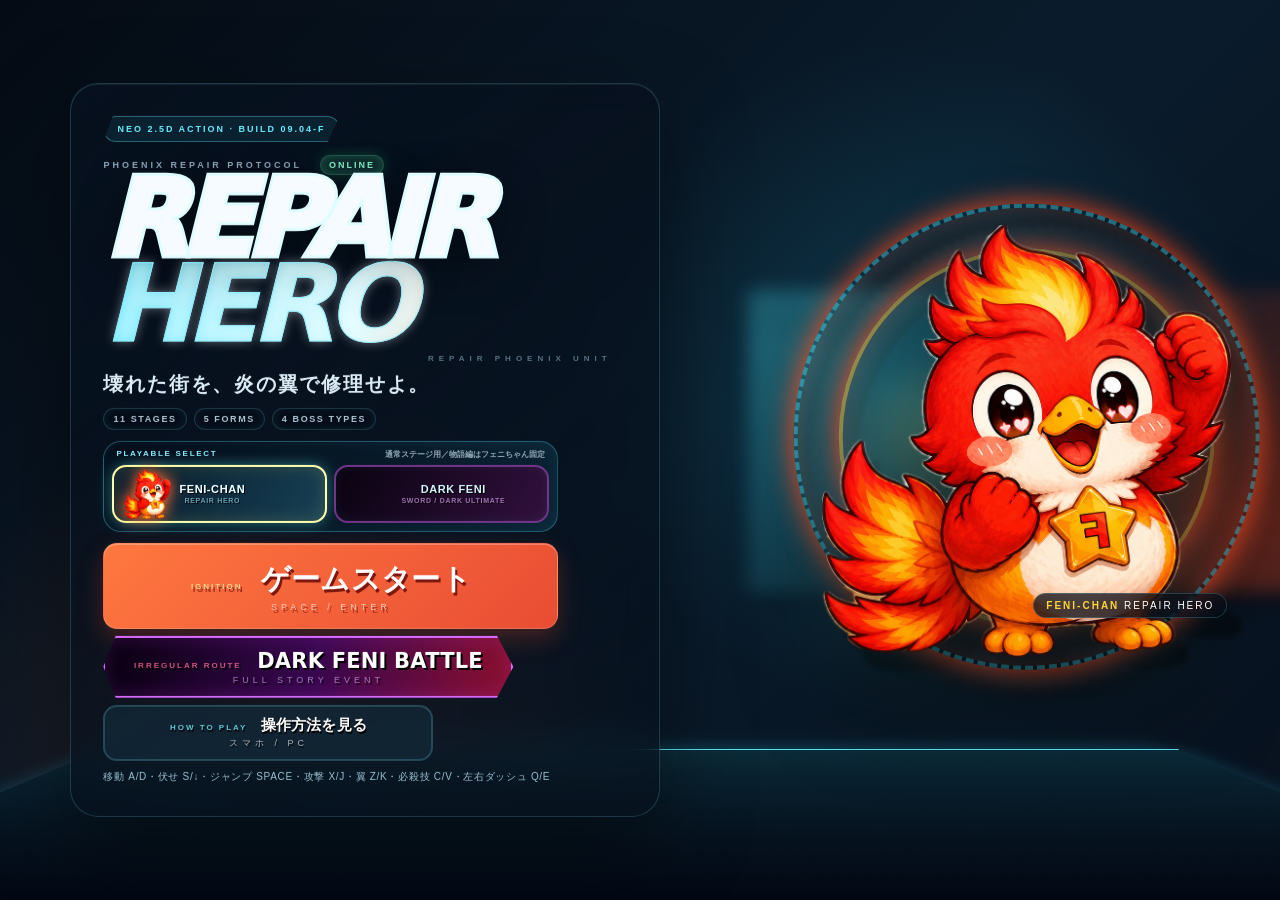
==== commit 482a5a3d: "Restore complete edition as public game" ====
--- a/legacy.html
+++ b/legacy.html
@@ -2,153 +2,11 @@
 <html lang="ja">
 <head>
   <meta charset="utf-8">
-  <meta name="viewport" content="width=device-width,initial-scale=1,maximum-scale=1,user-scalable=no,viewport-fit=cover">
-  <meta name="theme-color" content="#07111f">
-  <meta name="apple-mobile-web-app-capable" content="yes">
-  <title>Repair Hero — スマホ修理商店街</title>
-  <meta name="description" content="フェニちゃんがスマホ修理商店街を駆け抜ける2D横スクロールアクションゲーム">
-  <link rel="stylesheet" href="style.css?v=20260904f">
+  <meta name="viewport" content="width=device-width,initial-scale=1,viewport-fit=cover">
+  <meta http-equiv="refresh" content="0;url=index.html">
+  <title>Repair Hero — Complete Edition</title>
 </head>
 <body>
-  <main id="app">
-    <canvas id="game" aria-label="Repair Hero ゲーム画面"></canvas>
-
-    <header id="hud" class="hud hidden" aria-label="ゲーム情報">
-      <div id="characterHud" class="character-hud"><span>PLAYER</span><b id="characterName">FENI-CHAN</b></div>
-      <div class="hp"><span>HP</span><b id="hearts">♥ ♥ ♥</b></div>
-      <div><span>COIN</span><b>● <i id="coins">00</i></b></div>
-      <div><span>SCORE</span><b id="score">000000</b></div>
-      <div><span>TIME</span><b id="timer">120</b></div>
-      <div class="dash-meter"><span>DASH STAMINA</span><meter id="dashGauge" min="0" max="100" value="100">100%</meter></div>
-      <div id="modeHud" class="mode-hud hidden"><span>ACTIVE TRANSFORM</span><b id="modeTimer">NORMAL</b><em id="shieldCount" class="shield-count hidden">SHIELD ×5</em><em id="specialStatus" class="special-status">ULTIMATE READY</em></div>
-      <div id="oxygenHud" class="oxygen-hud hidden"><span>OXYGEN</span><meter id="oxygenGauge" min="0" max="100" value="100">100%</meter></div>
-    </header>
-    <aside id="bossHud" class="boss-hud hidden" aria-live="polite"><span>BOSS</span><b id="bossName">MEGA BUG TITAN</b><div class="boss-hp-track"><i id="bossHp"></i></div><small id="bossSpecialLabel">必殺技ゲージ</small><div class="boss-special-track"><i id="bossSpecial"></i></div><em id="goalLock">GOAL LOCKED</em></aside>
-    <aside id="missionHud" class="mission-hud hidden" aria-live="polite">
-      <span id="missionStage">STAGE 1-1</span><b id="missionName">スマホ修理商店街</b><small id="missionObjective">修復ポイントへ到達</small>
-      <div class="mission-progress"><i id="missionProgress"></i></div>
-    </aside>
-    <aside id="comboHud" class="combo-hud hidden" aria-live="polite"><span id="comboRank">C</span><b><i id="comboCount">02</i> HIT</b><small>REPAIR FLOW</small></aside>
-    <aside id="darkHeartHud" class="dark-heart-hud hidden" aria-live="polite" aria-label="燃えるハート復活ストック">
-      <span>REVIVE STOCK</span><b><i aria-hidden="true">🔥❤️</i> × <strong id="darkHeartCount">00</strong> / 15</b><em id="darkHeartMax" class="hidden">MAX</em>
-    </aside>
-
-    <section id="title" class="screen title">
-      <div class="title-scan" aria-hidden="true"></div>
-      <div class="title-enemy title-enemy-left" aria-hidden="true"><img src="./enemy_phone_bot.png" alt="" decoding="async"></div>
-      <div class="title-enemy title-enemy-right" aria-hidden="true"><img src="./enemy_battle_drone.png" alt="" decoding="async"></div>
-      <div class="title-core">
-        <div class="title-badge">NEO 2.5D ACTION · BUILD 09.04-F</div>
-        <p class="title-overline"><span>PHOENIX REPAIR PROTOCOL</span><b>ONLINE</b></p>
-        <h1><span>REPAIR</span><strong>HERO</strong></h1>
-        <p class="title-tagline">壊れた街を、炎の翼で修理せよ。</p>
-        <div class="title-status" aria-label="ゲーム内容"><span>11 STAGES</span><span>5 FORMS</span><span>4 BOSS TYPES</span></div>
-        <section id="characterSelect" class="character-select" aria-label="プレイアブルキャラクター選択">
-          <p><b>PLAYABLE SELECT</b><span>通常ステージ用／物語編はフェニちゃん固定</span></p>
-          <div>
-            <button id="selectFeni" class="character-card selected" data-character="feni" aria-pressed="true">
-              <img src="./feni.png" alt="" decoding="async"><span><b>FENI-CHAN</b><small>REPAIR HERO</small></span>
-            </button>
-            <button id="selectDarkFeni" class="character-card dark" data-character="darkFeni" aria-pressed="false">
-              <img src="./assets/dark-feni/dark_feni_playable_icon.webp" alt="" decoding="async"><span><b>DARK FENI</b><small>SWORD / DARK ULTIMATE</small></span>
-            </button>
-          </div>
-        </section>
-        <button id="start"><i>IGNITION</i> ゲームスタート <small>SPACE / ENTER</small></button>
-        <button id="darkFeniStart" class="dark-feni-start"><i>IRREGULAR ROUTE</i> DARK FENI BATTLE <small>FULL STORY EVENT</small></button>
-        <button id="tutorialOpen" class="tutorial-open"><i>HOW TO PLAY</i> 操作方法を見る <small>スマホ / PC</small></button>
-        <p class="help">移動 A/D・伏せ S/↓・ジャンプ SPACE・攻撃 X/J・翼 Z/K・必殺技 C/V・左右ダッシュ Q/E</p>
-      </div>
-      <div class="title-feni"><i aria-hidden="true"></i><img src="./feni.png" alt="主人公 フェニちゃん" decoding="async"><span><b>FENI-CHAN</b> REPAIR HERO</span></div>
-    </section>
-
-    <section id="stageIntro" class="stage-intro hidden" aria-live="polite">
-      <small id="stageIntroKicker">MISSION 01</small><strong id="stageIntroTitle">スマホ修理商店街</strong><span id="stageIntroObjective">修復ポイントへ到達</span>
-    </section>
-
-    <section id="controlsTutorial" class="tutorial-modal hidden" role="dialog" aria-modal="true" aria-labelledby="tutorialTitle">
-      <div class="tutorial-card">
-        <p class="tutorial-kicker">REPAIR HERO // CONTROL GUIDE</p>
-        <h2 id="tutorialTitle">操作方法</h2>
-        <div class="tutorial-grid">
-          <article><h3>📱 スマホ</h3><p><b>◀ / ▶</b> 左右移動</p><p><b>⚡← / →⚡</b> 左右ダッシュ</p><p><b>⬆</b> ジャンプ（フェニちゃん2段／ダークフェニ3段）</p><p><b>⚔ / 👊</b> 剣攻撃・ラッシュ</p><p><b>🪽</b> 翼攻撃　<b>💥</b> 必殺技</p><p><b>▼</b> しゃがむ・足場を降りる・潜る</p></article>
-          <article><h3>⌨️ PC</h3><p><b>A / D・← / →</b> 左右移動</p><p><b>Q / E</b> 左右ダッシュ</p><p><b>SPACE</b> ジャンプ（フェニちゃん2段／ダークフェニ3段）</p><p><b>X / J</b> 剣・パンチ</p><p><b>Z / K</b> 翼攻撃　<b>C / V</b> 必殺技</p><p><b>S / ↓</b> しゃがむ・足場を降りる</p></article>
-        </div>
-        <p class="tutorial-tip">TIP：敵弾は剣・翼・パンチで相殺できます。紫のワープゲートはボーナスステージへ、ジャングルのツタは▲でつかめます。</p>
-        <button id="tutorialClose">わかった！</button>
-      </div>
-    </section>
-
-    <section id="result" class="screen result hidden">
-      <div>
-        <p id="resultKicker">STAGE CLEAR!</p>
-        <canvas id="resultFeni" class="result-feni" width="256" height="256" role="img" aria-label="ゴールポーズのフェニちゃん"></canvas>
-        <h2 id="resultTitle">修理完了！</h2>
-        <p id="resultStats"></p>
-        <button id="next">NEXT</button>
-        <button id="retry" class="secondary">RETRY</button>
-        <button id="titleBack" class="secondary">TITLE</button>
-      </div>
-    </section>
-
-    <div id="notice" class="notice" aria-live="polite">
-      <canvas id="noticePortrait" class="notice-portrait" width="256" height="256" aria-hidden="true"></canvas>
-      <span id="noticeText"></span>
-    </div>
-    <section id="irregularChoice" class="irregular-choice hidden" aria-label="IRREGULARルート選択">
-      <div class="irregular-noise" aria-hidden="true"></div>
-      <p>IRREGULAR</p>
-      <button id="tryDarkFeni">Try…？</button>
-    </section>
-    <section id="storyCinematic" class="story-cinematic hidden" aria-hidden="true">
-      <i class="story-cinematic-flame story-cinematic-flame-a"></i>
-      <i class="story-cinematic-flame story-cinematic-flame-b"></i>
-      <div class="story-cinematic-frame">
-        <canvas id="storyPortrait" width="768" height="768" role="img" aria-label="会話中のキャラクター顔アップ"></canvas>
-        <div class="story-cinematic-id"><small id="storyCinematicSpeaker">ダークフェニ</small><strong id="storyCinematicMood">SILENT ENCOUNTER</strong></div>
-      </div>
-    </section>
-    <section id="storyDialogue" class="story-dialogue hidden" role="dialog" aria-live="assertive" aria-label="ストーリー会話">
-      <div class="story-dialogue-card">
-        <small id="storySpeaker">DARK FENI</small>
-        <p id="storyLine"></p>
-        <button id="storyTap" aria-label="次のセリフへ進む">TAP <i>▶</i></button>
-      </div>
-    </section>
-    <div id="storyBanner" class="story-banner hidden" aria-live="assertive"><span>BATTLE START</span></div>
-    <div id="storyFx" class="story-fx hidden" aria-hidden="true"><i></i><b></b><span></span></div>
-    <div id="ultimateCutin" class="ultimate-cutin hidden" aria-live="assertive" aria-label="必殺技カットイン">
-      <i class="cutin-slash cutin-slash-a" aria-hidden="true"></i>
-      <i class="cutin-slash cutin-slash-b" aria-hidden="true"></i>
-      <div class="ultimate-cutin-panel">
-        <span id="ultimateCutinHeader">LIMIT BREAK // PHOENIX DRIVE</span>
-        <canvas id="ultimateCutinPortrait" width="384" height="384" aria-hidden="true"></canvas>
-        <img id="ultimateCutinImage" class="ultimate-cutin-image hidden" alt="" decoding="async">
-        <div class="ultimate-cutin-copy"><small id="ultimateCutinMode">NORMAL MODE</small><strong id="ultimateCutinName">FIRE FEATHER STORM</strong><q id="ultimateCutinQuote" class="hidden"></q><em>EXECUTE</em></div>
-      </div>
-      <b class="cutin-impact" aria-hidden="true">ULTIMATE</b>
-    </div>
-    <div id="transformFlash" class="transform-flash" aria-hidden="true"></div>
-    <button id="pause" class="pause hidden" aria-label="一時停止">Ⅱ</button>
-
-    <nav id="touch" class="touch hidden" aria-label="タッチ操作">
-      <div class="move-pad">
-        <button data-input="dashLeft" class="dash" aria-label="左へダッシュ"><b>⚡←</b><small>左ダッシュ</small></button>
-        <button data-input="dashRight" class="dash" aria-label="右へダッシュ"><b>→⚡</b><small>右ダッシュ</small></button>
-        <button data-input="left" aria-label="左へ移動"><b>◀</b><small>ひだり</small></button>
-        <button data-input="right" aria-label="右へ移動"><b>▶</b><small>みぎ</small></button>
-        <button data-input="up" class="vertical-only direction-up" aria-label="上へ移動・ツタを登る"><b>▲</b><small>うえ／登る</small></button>
-        <button data-input="down" class="drop-control direction-down" aria-label="伏せる・足場を降りる・下へ潜る"><b>▼</b><small>しゃがむ<br>降りる／潜る</small></button>
-      </div>
-      <div class="action-pad">
-        <button id="specialAttack" data-input="special" class="special-control" aria-label="必殺技"><b>💥</b><small>ひっさつ</small></button>
-        <button id="wingAttack" data-input="wing" class="wing-control" aria-label="翼を飛ばす攻撃"><b>🪽</b><small>つばさ攻撃</small></button>
-        <button id="attack" data-input="attack" class="attack hidden"><b>⚔</b><small>剣攻撃</small></button>
-        <button data-input="jump" class="jump"><b>⬆</b><small>ジャンプ</small></button>
-      </div>
-    </nav>
-  </main>
-  <script src="sound.js?v=20260824d"></script>
-  <script src="game.js?v=20260904f"></script>
+  <p><a href="index.html">Repair Hero 完成版を開く</a></p>
 </body>
 </html>
